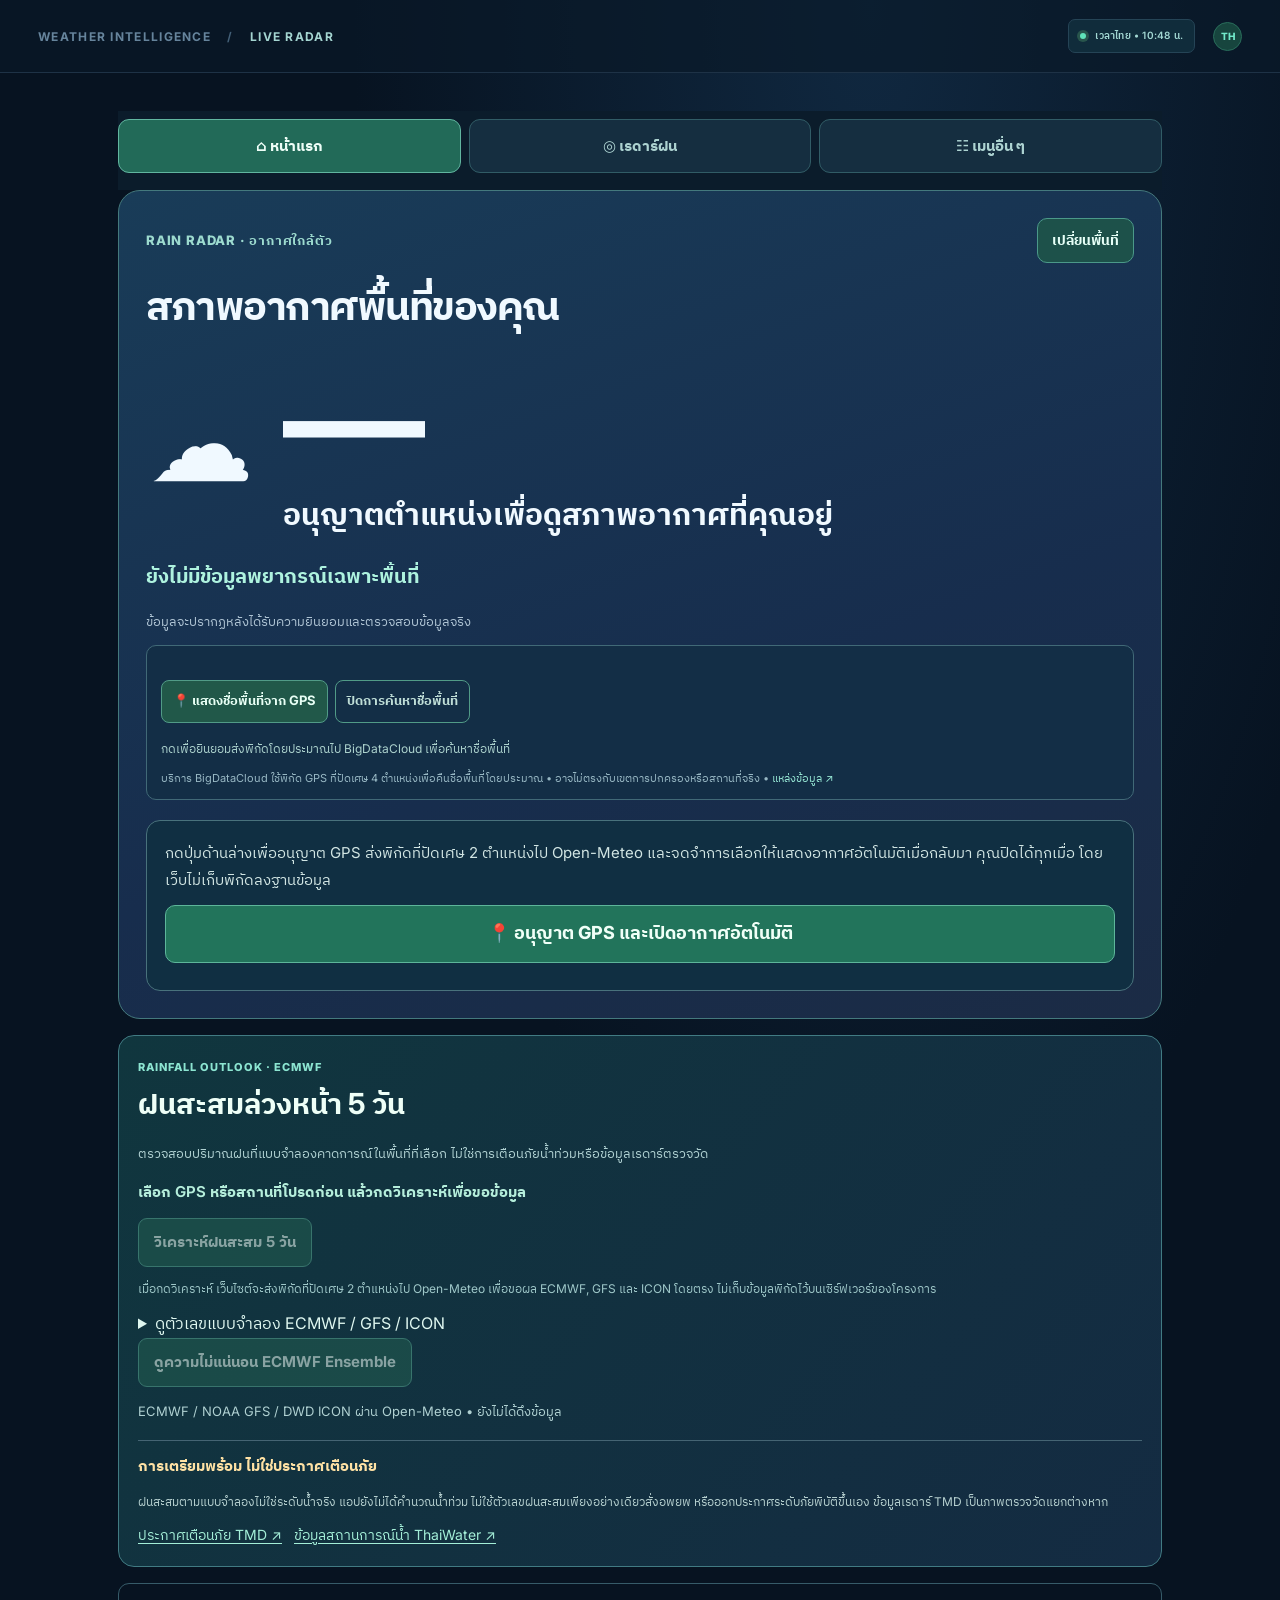
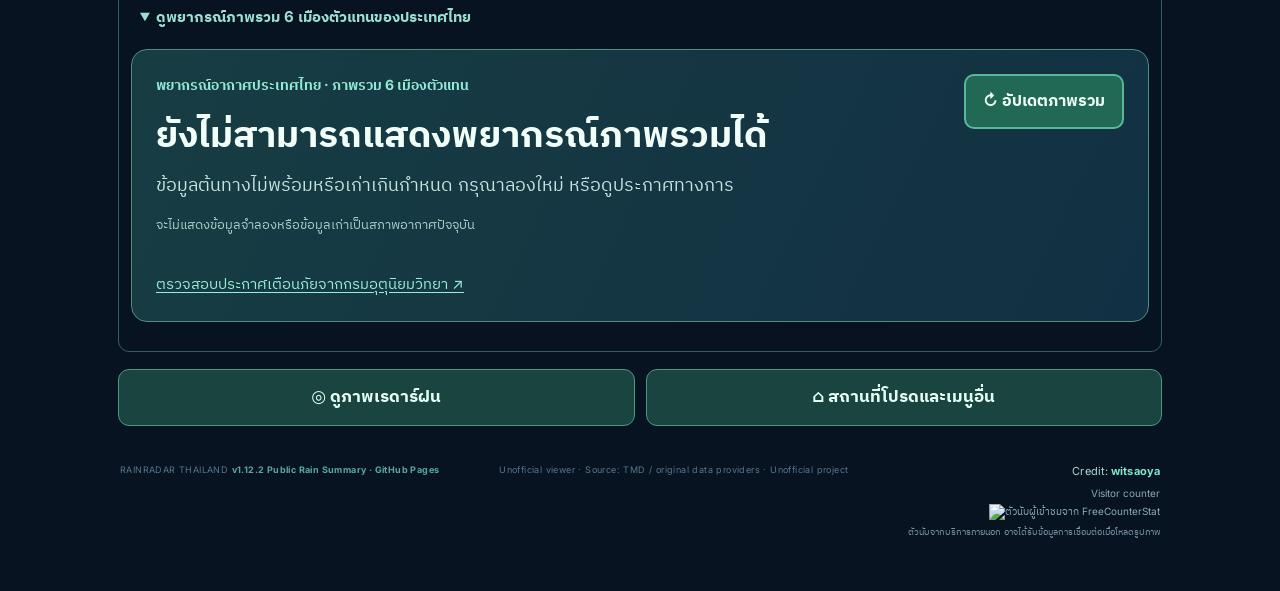
==== docs/index.html @ dd4e91d1 "Put large public rainfall summary before collapsible technical model details" ====
<!doctype html>
<html lang="th">
<head>
  <meta charset="utf-8" />
  <meta name="viewport" content="width=device-width, initial-scale=1, viewport-fit=cover" />
  <meta name="theme-color" content="#071426" />
  <meta name="description" content="Rain Radar Thailand: ดูเรดาร์ฝนจากหน้าเว็บสาธารณะกรมอุตุนิยมวิทยา" />
  <title>Rain Radar | ติดตามกลุ่มฝน</title>
  <link rel="icon" href="./assets/favicon.svg" type="image/svg+xml" />
  <link rel="manifest" href="./manifest.webmanifest" />
  <link rel="stylesheet" href="./assets/styles.css" />
  <link rel="stylesheet" href="./assets/near-me.css" />
  <script src="./assets/radar-utils.js" defer></script>
  <script src="./assets/app.js" defer></script>
  <script src="./assets/near-me.js" defer></script>
  <script src="./assets/forecast-core.js" defer></script>
  <script src="./assets/forecast.js" defer></script>
  <script src="./assets/weather-intel-core.js" defer></script>
  <script src="./assets/weather-intel.js" defer></script>
  <script src="./assets/places-core.js" defer></script>
  <script src="./assets/places.js" defer></script>
  <script src="./assets/advisory-core.js" defer></script>
  <script src="./assets/advisory.js" defer></script>
  <script src="./assets/selected-map.js" defer></script>
  <script src="./assets/animation.js" defer></script>
  <script src="./assets/pwa.js" defer></script>
  <script src="./assets/easy-refresh.js" defer></script>
  <script src="./assets/public-overview.js" defer></script>
  <script src="./assets/home.js" defer></script>
  <script src="./assets/place-name-core.js" defer></script>
  <script src="./assets/place-name.js" defer></script>
  <script src="./assets/rain-outlook-core.js" defer></script>
  <script src="./assets/rain-outlook.js" defer></script>
</head>
<body>
<div class="shell">
  <aside class="sidebar" aria-label="เมนูเลือกเรดาร์">
    <div class="brand"><div class="brand-mark" aria-hidden="true"><span></span></div><div><strong>RAIN<span>RADAR</span></strong><small>THAILAND • WEATHER VIEWER</small></div></div>
    <div class="sidebar-section"><div class="section-kicker">RADAR STATIONS</div>
      <nav id="station-nav" class="station-nav" aria-label="สถานีเรดาร์">
        <button type="button" class="station-link selected" data-station="thailand"><span class="station-icon">◉</span><span>เรดาร์ทั่วประเทศ<small>Thailand composite</small></span><span class="nav-indicator"></span></button>
        <button type="button" class="station-link" data-station="sattahip"><span class="station-icon">⌁</span><span>สัตหีบ · ชลบุรี<small>Sattahip radar</small></span><span class="nav-indicator"></span></button>
        <button type="button" class="station-link" data-station="rayong"><span class="station-icon">⌁</span><span>ระยอง<small>Rayong radar</small></span><span class="nav-indicator"></span></button>
        <button type="button" class="station-link" data-station="suvarnabhumi"><span class="station-icon">⌁</span><span>สุวรรณภูมิ<small>Bangkok & vicinity</small></span><span class="nav-indicator"></span></button>
        <button type="button" class="station-link" data-station="thailand-loop"><span class="station-icon">▷</span><span>ภาพเคลื่อนไหว<small>National radar loop</small></span><span class="nav-indicator"></span></button>
      </nav>
    </div>
    <div class="sidebar-bottom">
      <div class="source-block"><span class="source-dot"></span><div><b>DATA SOURCE</b><div>Thai Meteorological Department</div><small>แอปทดลอง • ไม่ใช่แอปทางการ</small></div></div>
      <a class="sidebar-official" href="https://weather.tmd.go.th/" target="_blank" rel="noopener noreferrer">เว็บไซต์เรดาร์ TMD <span aria-hidden="true">↗</span></a>
    </div>
  </aside>
  <div class="workspace">
    <header class="topbar"><div class="crumb">WEATHER INTELLIGENCE <span>/</span> <b>LIVE RADAR</b></div><div class="header-right"><div class="timezone-chip"><span class="pulse-dot"></span><span id="clock">เวลาไทย • --:--</span></div><span class="avatar">TH</span></div></header>
    <main class="content">
      <nav class="main-tabs" aria-label="เลือกหน้าหลัก">
        <button type="button" id="tab-home" class="active" aria-current="page">⌂ หน้าแรก</button>
        <button type="button" id="tab-radar">◎ เรดาร์ฝน</button>
        <button type="button" id="tab-more">☷ เมนูอื่น ๆ</button>
      </nav>
      <section id="home-view" aria-label="พยากรณ์อากาศพื้นที่ของฉัน">
        <section class="home-hero" aria-labelledby="home-place">
          <div class="home-top"><span>RAIN RADAR · อากาศใกล้ตัว</span><button type="button" id="home-change" class="home-change">เปลี่ยนพื้นที่</button></div>
          <h1 id="home-place">สภาพอากาศพื้นที่ของคุณ</h1>
          <div class="home-current"><div id="home-icon" aria-hidden="true" class="home-weather-icon">☁</div><div><div id="home-temperature" class="home-temperature">—</div><div id="home-condition" class="home-condition" role="status" aria-live="polite">เลือกใช้ตำแหน่งเพื่อดูอากาศของพื้นที่คุณ</div><div id="home-feels" class="home-feels"></div></div></div>
          <p id="home-rain" class="home-rain">ข้อมูลพยากรณ์เฉพาะพื้นที่ยังไม่พร้อม</p>
          <p id="home-meta" class="home-meta">ข้อมูลจาก Open-Meteo (แบบจำลอง) • ไม่ใช่การตรวจวัดอากาศตรงจุด GPS</p>
          <div class="home-locality"><p id="home-place-detail" class="home-place-detail"></p><button type="button" id="home-place-lookup">📍 แสดงชื่อพื้นที่จาก GPS</button><button type="button" id="home-place-revoke">ปิดการค้นหาชื่อพื้นที่</button><p id="home-place-status" role="status" aria-live="polite">ต้องยินยอมก่อนส่งพิกัดไปยังบริการแผนที่ภายนอก</p><small>บริการ BigDataCloud ใช้พิกัด GPS ที่ปัดเศษ 4 ตำแหน่งเพื่อคืนชื่อพื้นที่โดยประมาณ • อาจไม่ตรงกับเขตการปกครองหรือสถานที่จริง • <a href="https://www.bigdatacloud.com/" target="_blank" rel="noopener noreferrer">แหล่งข้อมูล ↗</a></small></div>
          <div id="home-consent" class="home-consent">
            <p>กดปุ่มด้านล่างเพื่ออนุญาต GPS ส่งพิกัดที่ปัดเศษ 2 ตำแหน่งไป Open-Meteo และจดจำการเลือกให้แสดงอากาศอัตโนมัติเมื่อกลับมา คุณปิดได้ทุกเมื่อ โดยเว็บไม่เก็บพิกัดลงฐานข้อมูล</p>
            <button id="home-location" type="button">📍 อนุญาต GPS และเปิดอากาศอัตโนมัติ</button>
            <p id="home-location-status" role="status" aria-live="polite"></p>
          </div>
          <div id="home-actions" class="home-actions" hidden><button id="home-refresh" type="button">↻ อัปเดตสภาพอากาศ</button><label class="home-auto"><input type="checkbox" id="home-auto-toggle"/> แสดงอากาศตาม GPS อัตโนมัติครั้งต่อไป</label></div>
        </section>
        <section id="home-forecast" class="home-forecast" hidden>
          <h2>พยากรณ์รายชั่วโมง</h2><div id="home-hours" class="home-hours"></div>
          <h2>พยากรณ์ 7 วัน</h2><div id="home-days" class="home-days"></div>
        </section>
        <section id="rain-outlook" class="rain-outlook" aria-labelledby="outlook-heading">
          <div class="outlook-heading"><span>RAINFALL OUTLOOK · ECMWF</span><h2 id="outlook-heading">ฝนสะสมล่วงหน้า 5 วัน</h2>
            <p>ตรวจสอบปริมาณฝนที่แบบจำลองคาดการณ์ในพื้นที่ที่เลือก ไม่ใช่การเตือนภัยน้ำท่วมหรือข้อมูลเรดาร์ตรวจวัด</p></div>
          <p id="outlook-status" role="status" aria-live="polite">เลือก GPS หรือสถานที่โปรดก่อน แล้วกดวิเคราะห์เพื่อขอข้อมูล</p>
          <button id="outlook-request" type="button" disabled>วิเคราะห์ฝนสะสม 5 วัน</button>
          <p class="outlook-disclosure">เมื่อกดวิเคราะห์ เว็บไซต์จะส่งพิกัดที่ปัดเศษ 2 ตำแหน่งไป Open-Meteo เพื่อขอผล ECMWF, GFS และ ICON โดยตรง ไม่เก็บข้อมูลพิกัดไว้บนเซิร์ฟเวอร์ของโครงการ</p>
          <section id="outlook-public" class="outlook-public" aria-labelledby="outlook-public-title" hidden>
            <span class="outlook-public-kicker">สรุปพยากรณ์สำหรับประชาชน · ผลแบบจำลอง</span>
            <h3 id="outlook-public-title">แนวโน้มฝนสะสมในพื้นที่ของคุณ</h3>
            <p id="outlook-public-lead"></p>
            <div id="outlook-public-periods" class="outlook-public-periods"></div>
            <p id="outlook-public-agreement"></p>
            <p id="outlook-public-advice"></p>
            <small>ข้อมูลพยากรณ์รายกริด ไม่ใช่ฝนที่ตกจริง ไม่ยืนยันน้ำท่วมหรือความปลอดภัยของพื้นที่</small>
          </section>
          <details class="outlook-technical"><summary>ดูตัวเลขแบบจำลอง ECMWF / GFS / ICON</summary>
          <div class="outlook-numbers"><div id="outlook-models" class="outlook-models"></div></div>
          <p id="outlook-summary" class="outlook-summary">ยังไม่ได้ขอข้อมูลแบบจำลอง</p>
          <div id="outlook-compare" class="outlook-compare" aria-label="เปรียบเทียบปริมาณฝนสะสมจากแบบจำลอง"></div>
          </details>
          <button id="outlook-ensemble" type="button" disabled>ดูความไม่แน่นอน ECMWF Ensemble</button>
          <p id="outlook-ensemble-result" class="outlook-ensemble-result" hidden></p>
          <p id="outlook-source" class="outlook-source">ECMWF / NOAA GFS / DWD ICON ผ่าน Open-Meteo • ยังไม่ได้ดึงข้อมูล</p>
          <aside class="outlook-caution" aria-label="ข้อจำกัดการประเมินฝนและน้ำท่วม">
            <strong>การเตรียมพร้อม ไม่ใช่ประกาศเตือนภัย</strong>
            <p>ฝนสะสมตามแบบจำลองไม่ใช่ระดับน้ำจริง แอปยังไม่ได้คำนวณน้ำท่วม ไม่ใช้ตัวเลขฝนสะสมเพียงอย่างเดียวสั่งอพยพ หรือออกประกาศระดับภัยพิบัติขึ้นเอง ข้อมูลเรดาร์ TMD เป็นภาพตรวจวัดแยกต่างหาก</p>
            <div class="outlook-links"><a href="https://www.tmd.go.th/warning-and-events/warning-storm" target="_blank" rel="noopener noreferrer">ประกาศเตือนภัย TMD ↗</a><a href="https://www.thaiwater.net/" target="_blank" rel="noopener noreferrer">ข้อมูลสถานการณ์น้ำ ThaiWater ↗</a></div>
          </aside>
        </section>
        <details id="home-national" class="home-national"><summary>ดูพยากรณ์ภาพรวม 6 เมืองตัวแทนของประเทศไทย</summary>
      <section class="public-overview" aria-labelledby="public-weather-headline">
        <div class="public-overview-top"><div><span class="public-overview-kicker">พยากรณ์อากาศประเทศไทย · ภาพรวม 6 เมืองตัวแทน</span>
          <h2 id="public-weather-headline" role="status" aria-live="polite">กำลังตรวจสอบสภาพอากาศ</h2>
          <p id="public-weather-description">เปิดหน้าเว็บแล้วดูข้อมูลได้ทันที ไม่ต้องเปิด GPS</p>
        </div><button id="public-weather-refresh" type="button">↻ อัปเดตภาพรวม</button></div>
        <p id="public-weather-meta" class="public-weather-meta">ข้อมูลจากแบบจำลองพยากรณ์ • ไม่ใช่การวิเคราะห์ฝน ณ จุด GPS จากเรดาร์</p>
        <div id="public-weather-cities" class="public-weather-cities" aria-label="พยากรณ์ตามเมืองตัวแทน"></div>
        <a class="public-warning-link" href="https://www.tmd.go.th/warning-and-events/warning-storm" target="_blank" rel="noopener noreferrer">ตรวจสอบประกาศเตือนภัยจากกรมอุตุนิยมวิทยา ↗</a>
      </section>
      </details>
      <section class="home-quick"><button type="button" id="home-open-radar">◎ ดูภาพเรดาร์ฝน</button><button type="button" id="home-open-places">⌂ สถานที่โปรดและเมนูอื่น</button></section>
      </section>
      <section id="tools-view" hidden>
      <div class="intro"><div><p class="eyebrow"><span class="green-line"></span> THAILAND PRECIPITATION MONITOR</p><h1>ติดตามฝน <span>แบบใกล้เวลาจริง</span></h1><p class="subtitle">ภาพตรวจวัดจากหน้าเว็บสาธารณะกรมอุตุนิยมวิทยา ดูการเคลื่อนตัวของกลุ่มฝนก่อนออกเดินทางหรือออกกำลังกาย</p></div><div class="intro-actions"><span class="soft-badge"><i></i> ตรวจสอบภาพใหม่ทุก 5 นาที · เผยแพร่ snapshot ตาม GitHub Actions</span></div></div>
      <section class="easy-refresh" aria-label="อัปเดตข้อมูลอากาศและเรดาร์">
        <button id="easy-refresh-button" type="button" aria-describedby="easy-refresh-help easy-refresh-status">↻ อัปเดตสภาพอากาศและเรดาร์</button>
        <div class="easy-refresh-copy"><strong>กดครั้งเดียวเพื่อดูข้อมูลล่าสุด</strong><span id="easy-refresh-help">หากเลือกพื้นที่แล้ว การกดปุ่มนี้จะส่งพิกัดโดยประมาณไป Open-Meteo เพื่อขอรายงานใหม่ และตรวจสอบ Snapshot เรดาร์ TMD โดยไม่ต้องเปิด GPS ซ้ำ</span><span id="easy-refresh-status" role="status" aria-live="polite">ยังไม่ได้กดอัปเดตข้อมูล</span></div>
      </section>
      <section class="weather-banner" id="weather-banner" aria-labelledby="weather-headline">
        <div class="weather-banner-main"><span class="weather-banner-symbol" aria-hidden="true">☁</span><div class="weather-banner-copy"><span class="weather-banner-kicker">LOCAL WEATHER · MODEL FORECAST</span><h2 id="weather-headline">สภาพอากาศใกล้คุณ</h2><p id="weather-summary" role="status" aria-live="polite">เปิด GPS และกดดึงพยากรณ์เพื่อดูสภาพอากาศในพื้นที่</p><small id="weather-detail">ไม่ส่งพิกัดไปยังบริการพยากรณ์โดยอัตโนมัติ</small></div></div>
        <div class="weather-banner-controls"><button id="weather-banner-action" type="button" class="weather-banner-action">เลือกพื้นที่ / เปิด GPS</button><a id="weather-hourly-link" class="weather-hourly-link" href="#local-forecast-title" hidden>ดูพยากรณ์รายชั่วโมง ↓</a></div>
        <div class="weather-shortcuts" aria-labelledby="favorite-shortcuts-title">
          <div class="weather-shortcuts-heading"><strong id="favorite-shortcuts-title">สถานที่โปรดของฉัน <span id="places-count">0/5</span></strong><button type="button" id="places-manage-open">+ เพิ่ม / จัดการสถานที่</button></div>
          <p class="weather-shortcuts-disclosure">กด “ดูอากาศ” เพื่อขอพยากรณ์ทันที โดยส่งพิกัดสถานที่ที่ปัดเศษเหลือ 2 ตำแหน่งไป Open-Meteo (บริการภายนอก)</p>
          <div id="places-list" class="places-list places-shortcut-list" aria-live="polite"></div>
        </div>
      </section>
      <details class="weather-more"><summary>ดูรายละเอียดสภาพอากาศและคำแนะนำเพิ่มเติม</summary>
      <section class="weather-intel" id="weather-intel" aria-labelledby="intel-place">
        <div class="intel-top"><div><span class="intel-kicker">WEATHER INTELLIGENCE · รายงานสภาพอากาศตามพื้นที่</span><h2 id="intel-place">เลือกตำแหน่งและกดดึงพยากรณ์เพื่ออ่านรายงาน</h2><p id="intel-condition">ยังไม่มีข้อมูลสภาพอากาศเฉพาะพื้นที่</p></div><span class="intel-source-tag">ข้อมูลแบบจำลอง + สถานะภาพเรดาร์</span></div>
        <div class="intel-grid" id="intel-grid" hidden>
          <div><small>ฝน · แบบจำลอง</small><strong id="intel-rain">—</strong></div>
          <div><small>อุณหภูมิ · แบบจำลอง</small><strong id="intel-temperature">—</strong></div>
          <div><small>หมอกและทัศนวิสัย · แบบจำลอง</small><strong id="intel-fog">—</strong></div>
          <div><small>เมฆ · แบบจำลอง</small><strong id="intel-cloud">—</strong></div>
          <div><small>ลม · แบบจำลอง</small><strong id="intel-wind">—</strong></div>
          <div><small>พยากรณ์ฝน 3 ชั่วโมง · แบบจำลอง</small><strong id="intel-forecast">ไม่มีข้อมูลพยากรณ์</strong></div>
        </div>
        <p class="intel-model-time" id="intel-model-time">แหล่งข้อมูลอุณหภูมิ/ฝน/หมอก/ลม: Open-Meteo (แบบจำลอง) • ยังไม่ได้รับข้อมูล</p>
        <div class="intel-radar-box"><span>ภาพเรดาร์ฝน TMD (ข้อมูลตรวจวัดแยกต่างหาก)</span><p id="intel-radar">ยังไม่มีข้อมูลสถานะภาพ</p><small id="intel-radar-source">ยังไม่มีเวลาบันทึกภาพ</small><small>ภาพเรดาร์ PNG ที่ใช้ยังไม่มีพิกัดอ้างอิงที่ยืนยันได้ จึงไม่สามารถบอกว่าฝนตกตรงจุด GPS หรือวัดอุณหภูมิ/หมอกจากภาพนี้</small></div>
      </section>
      <section class="public-advisory" aria-labelledby="advisory-heading">
        <div class="advisory-title">WEATHER ADVISORY · MODEL FORECAST</div>
        <h2 id="advisory-heading">คำแนะนำสภาพอากาศตามพื้นที่</h2>
        <p id="advisory-message">เลือกตำแหน่งและกดดึงพยากรณ์เพื่อดูคำแนะนำ</p>
        <small id="advisory-meta">ผลจากแบบจำลอง Open-Meteo ไม่ใช่ประกาศเตือนภัยทางการ</small>
        <div class="advisory-actions"><button id="notify-enable" type="button">สมัครรับแจ้งเตือนในหน้านี้</button><button id="notify-disable" type="button" hidden>ปิดการแจ้งเตือน</button><span id="notify-status" role="status" aria-live="polite">ไม่มีการติดตามหรือส่งแจ้งเตือนขณะปิดเว็บไซต์</span></div>
      </section>
      </details>
      <div class="dashboard">
        <section class="radar-card" aria-labelledby="radar-title">
          <div class="radar-head"><div class="radar-heading"><div class="radar-icon" aria-hidden="true">◎</div><div><div class="mini-label">WEATHER RADAR FEED</div><h2 id="radar-title">เรดาร์ทั่วประเทศ</h2><p id="radar-subtitle">ภาพรวมประเทศไทย</p></div></div><div class="head-actions"><span id="status-pill" class="status-pill waiting"><i></i><span>กำลังเชื่อมต่อ</span></span><button type="button" class="icon-btn" id="refresh-button" title="โหลดข้อมูลใหม่" aria-label="โหลดข้อมูลใหม่">↻</button><button type="button" class="icon-btn" id="fullscreen-button" title="ขยายภาพ" aria-label="ขยายภาพ">⛶</button></div></div>
          <div class="radar-canvas" id="radar-canvas">
            <div class="grid-overlay" aria-hidden="true"></div><div class="scan-sweep" aria-hidden="true"></div>
            <div class="image-layer" id="image-layer" hidden><img id="radar-image" alt="ภาพเรดาร์ตรวจอากาศจากกรมอุตุนิยมวิทยา" /></div>
            <div class="radar-empty" id="radar-empty"><div class="radar-art" aria-hidden="true"><div class="radar-ring r1"></div><div class="radar-ring r2"></div><div class="radar-ring r3"></div><div class="radar-ring r4"></div><div class="sweep"></div><div class="center-dot"></div><div class="art-cross c1">+</div><div class="art-cross c2">+</div></div><div class="empty-text"><h3 id="empty-title">กำลังเรียกข้อมูลเรดาร์…</h3><p id="empty-desc">กำลังตรวจสอบข้อมูลที่ GitHub Pages เผยแพร่</p><a id="fallback-link" href="https://weather.tmd.go.th/THA_Z.php" target="_blank" rel="noopener noreferrer">เปิดภาพจากกรมอุตุนิยมวิทยา ↗</a></div></div>
            <div class="canvas-chip" id="canvas-chip">● SOURCE: TMD</div><div class="canvas-coordinate">THAILAND · GMT+7</div>
            <div class="zoom-tools"><button type="button" id="zoom-in" aria-label="ขยายภาพ">+</button><span id="zoom-percent">100%</span><button type="button" id="zoom-out" aria-label="ย่อภาพ">−</button><button type="button" id="zoom-reset" aria-label="ขนาดปกติ" title="รีเซ็ตซูม">⌂</button></div>
          </div>
          <div class="radar-footer"><div class="meta-item"><span class="meta-icon">◷</span><div><small>เวลาที่สร้าง Snapshot</small><strong id="fetched-time">กำลังโหลด…</strong></div></div><div class="meta-item"><span class="meta-icon">▣</span><div><small>เวลาที่เรดาร์ตรวจวัด</small><strong id="observed-time">ดูเวลา UTC บนภาพต้นฉบับ</strong></div></div><a id="official-link" class="open-source-btn" href="https://weather.tmd.go.th/THA_Z.php" target="_blank" rel="noopener noreferrer">เปิดเว็บต้นทาง ↗</a></div>
        </section>
        <aside class="insights" aria-label="รายละเอียดข้อมูลเรดาร์">
          <section class="side-card status-card"><div class="side-heading"><span class="side-symbol">◈</span><span>สถานะข้อมูล</span></div><div class="status-content"><div class="status-main"><span class="status-orb" id="status-orb"></span><span id="status-heading">กำลังตรวจสอบแหล่งข้อมูล</span></div><p id="status-description">กำลังอ่านไฟล์ข้อมูลจากการเผยแพร่ GitHub Pages</p></div><div class="hairline"></div><div class="stat-line"><span>สถานีที่เลือก</span><strong id="station-display">ทั่วประเทศ</strong></div><div class="stat-line"><span>ความถี่การตรวจสอบ</span><strong>หน้าเว็บ 5 นาที / Snapshot ตาม Workflow</strong></div><div class="stat-line"><span>แหล่งข้อมูล</span><strong>TMD public radar</strong></div></section>
          <section class="side-card legend-card"><div class="side-heading"><span class="side-symbol">◉</span><span>ระดับความเข้มของสัญญาณ</span></div><p class="legend-caption">ตัวอย่างการอ่านสีเรดาร์ (dBZ) สีจริงขึ้นอยู่กับสเกลในภาพต้นฉบับ</p><div class="rain-legend"><span style="--level:#2f92e5">อ่อน</span><span style="--level:#24c792">ปานกลาง</span><span style="--level:#f5c54e">ค่อนข้างแรง</span><span style="--level:#ed783f">แรง</span><span style="--level:#de4561">แรงมาก</span></div><p class="legend-foot">dBZ เป็นค่าการสะท้อนของเรดาร์ ไม่ใช่ปริมาณฝนหน่วยมิลลิเมตรโดยตรง</p></section>
          <section class="side-card gps-card" aria-labelledby="near-me-title"><div class="side-heading"><span class="side-symbol">⌖</span><span id="near-me-title">ฝนใกล้ฉัน · Rain Near Me</span></div>
            <p id="gps-status" role="status" aria-live="polite">กดอนุญาตเพื่อแสดงตำแหน่งของคุณ โดยไม่บันทึกพิกัดไว้ในระบบ</p>
            <p class="gps-privacy">GPS ทำงานเมื่อคุณกดอนุญาตเท่านั้น พิกัดอยู่ในหน้านี้ระหว่างใช้งาน ไม่ส่งไปยัง TMD หรือ GitHub</p>
            <div class="gps-actions"><button id="gps-button" class="gps-button" type="button">อนุญาตใช้ตำแหน่ง</button><button id="gps-clear-button" class="gps-secondary" type="button" hidden>ล้างพิกัด</button></div>
            <div id="gps-details" class="gps-details" hidden><div class="gps-line"><span>พิกัดอุปกรณ์</span><strong id="gps-coordinates">—</strong></div><div class="gps-line"><span>ความแม่นยำที่รายงาน</span><strong id="gps-accuracy">—</strong></div><div class="gps-line"><span>เวลาได้ตำแหน่ง</span><strong id="gps-measured">—</strong></div></div>
            <div class="gps-actions"><button id="gps-map-button" class="gps-secondary" type="button" aria-controls="gps-map-wrap" aria-expanded="false" hidden>แสดงบนแผนที่</button></div>
            <div id="gps-map-wrap" class="gps-map-wrap" hidden><iframe id="gps-map-frame" title="ตำแหน่งอุปกรณ์บน OpenStreetMap" loading="lazy" referrerpolicy="no-referrer"></iframe><p class="gps-disclaimer">แผนที่ตำแหน่งแยกจากภาพเรดาร์ TMD ยังไม่ได้ซ้อนพิกัดบนภาพเรดาร์ เพราะไม่มีค่าพิกัดอ้างอิงของภาพที่ยืนยันได้</p></div>
            <a id="gps-map-link" class="gps-link" hidden target="_blank" rel="noopener noreferrer">เปิดตำแหน่งบน OpenStreetMap ↗ (ส่งพิกัดให้ OSM เมื่อกด)</a>
            <p class="gps-privacy">การกดแสดงแผนที่หรือเปิดลิงก์จะส่งพิกัดให้ OpenStreetMap เพื่อแสดงตำแหน่ง และไม่ใช่การคำนวณว่าฝนตก ณ จุดนี้</p></section>
          <section class="side-card places-card" aria-label="จัดการสถานที่โปรด">
            <details id="places-manage" class="places-manage">
              <summary id="places-heading">เพิ่ม / ลบสถานที่โปรด</summary>
              <p class="places-note">บันทึกได้สูงสุด 5 สถานที่ในเบราว์เซอร์เครื่องนี้เท่านั้น การกดบันทึกไม่ส่งข้อมูลไปยัง Open-Meteo</p>
              <form id="places-form" class="places-form"><label for="place-name">ชื่อสถานที่</label><input id="place-name" maxlength="30" autocomplete="off" placeholder="เช่น บ้าน หรือที่ทำงาน" required />
                <div class="places-coords"><label for="place-lat">Latitude<input id="place-lat" type="number" min="-90" max="90" step="any" placeholder="13.361" required /></label><label for="place-lon">Longitude<input id="place-lon" type="number" min="-180" max="180" step="any" placeholder="100.984" required /></label></div>
                <button type="button" id="places-use-gps" class="gps-secondary">ใช้พิกัด GPS ที่อนุญาตแล้ว</button><button type="submit" class="gps-button">บันทึกสถานที่</button></form>
              <p id="places-status" class="places-note" role="status" aria-live="polite"></p>
              <div id="places-manage-list" class="places-manage-list" aria-label="ลบสถานที่ที่บันทึกไว้"></div>
              <button id="places-clear-all" type="button" class="gps-secondary">ลบสถานที่ทั้งหมด</button>
            </details>
          </section>
                    <section class="side-card local-forecast-card" aria-labelledby="local-forecast-title">
            <div class="side-heading"><span class="side-symbol">☂</span><span id="local-forecast-title">พยากรณ์ฝนใกล้ฉัน</span></div>
            <p id="forecast-status" role="status" aria-live="polite">กดอนุญาต GPS ด้านบนก่อน จากนั้นเลือกส่งพิกัดโดยประมาณเพื่อขอพยากรณ์</p>
            <p id="forecast-consent" class="forecast-privacy" hidden>เมื่อกดดึงพยากรณ์ เว็บไซต์จะส่งพิกัดที่เลือก (GPS หรือสถานที่โปรด) ที่ปัดเศษเหลือ 2 ตำแหน่ง (ประมาณระดับกิโลเมตร) ไปยัง Open-Meteo ไม่ส่งพิกัดโดยอัตโนมัติ และไม่เก็บไว้ในฐานข้อมูลของเว็บไซต์ ผู้ให้บริการอาจได้รับข้อมูลการเชื่อมต่อของคุณ</p>
            <div class="gps-actions"><button id="forecast-request" class="gps-button" type="button" disabled>ดึงพยากรณ์พื้นที่ของฉัน</button><button id="forecast-clear" class="gps-secondary" type="button" hidden>ล้างพยากรณ์</button></div>
            <div id="forecast-result" hidden>
              <div class="forecast-overview"><div><small>โอกาสเกิดฝนสูงสุดใน 3 ชั่วโมงที่แสดง (แบบจำลอง)</small><strong id="forecast-probability">—</strong></div><div><small>ผลรวมปริมาณฝนพยากรณ์ 3 ชั่วโมง (เมื่อครบข้อมูล)</small><strong id="forecast-amount">—</strong></div></div>
              <p id="forecast-advice" class="forecast-advice"></p><div id="forecast-hours" class="forecast-hours" aria-label="พยากรณ์รายชั่วโมง"></div>
              <p id="forecast-updated" class="forecast-privacy"></p><p id="forecast-grid" class="forecast-privacy"></p>
            </div>
            <p class="forecast-privacy">แหล่งข้อมูล: <a href="https://open-meteo.com/" target="_blank" rel="noopener noreferrer">Open-Meteo</a> • พยากรณ์อากาศไม่ใช่ภาพเรดาร์ TMD • ไม่ใช่ประกาศเตือนภัย</p>
          </section>
          <section class="side-card selected-map-card"><div class="side-heading"><span class="side-symbol">⌖</span><span>แผนที่ตำแหน่งที่เลือก</span></div>
            <p id="selected-map-location">ยังไม่ได้เลือกพิกัด</p>
            <button id="selected-map-open" type="button" disabled>เลือกตำแหน่งเพื่อเปิดแผนที่</button>
            <div id="selected-map-panel" hidden><iframe id="selected-map-iframe" title="แผนที่ตำแหน่งผู้ใช้จาก OpenStreetMap" loading="lazy" referrerpolicy="no-referrer"></iframe><button id="selected-map-close" type="button">ปิดแผนที่</button></div>
            <p class="map-disclaimer">พิกัดจะถูกส่งไป OpenStreetMap เฉพาะเมื่อกดเปิดแผนที่ ไม่ใช่การวิเคราะห์ฝนจากเรดาร์ TMD</p>
          </section>
          <section class="side-card radar-location-card"><div class="side-heading"><span class="side-symbol">⌖</span><span>ระยะห่างจากกลุ่มฝน</span></div><p>ยังไม่เปิดการคำนวณระยะห่างหรือเวลาเข้าถึงของฝน เพราะภาพ PNG ที่ได้รับยังไม่มีพิกัดภูมิศาสตร์ของแต่ละพิกเซลที่ตรวจสอบได้ โปรดใช้ภาพเรดาร์และประกาศทางการประกอบ</p></section>
          <section class="side-card alerts-card"><div class="side-heading"><span class="side-symbol">⚠</span><span>ประกาศเตือนภัยทางการ</span></div><p>อ่านประกาศและเวลาเผยแพร่จากกรมอุตุนิยมวิทยาโดยตรง เว็บไซต์นี้ไม่ดัดแปลงประกาศเป็นการแจ้งเตือนอัตโนมัติ</p><a href="https://www.tmd.go.th/warning-and-events/warning-storm" target="_blank" rel="noopener noreferrer">เปิดประกาศเตือนภัย TMD ↗</a><p class="warning-caution">การไม่เห็นประกาศบนหน้านี้ ไม่ได้หมายความว่าไม่มีความเสี่ยงในพื้นที่</p></section>
          <section class="side-card forecast-card"><div class="side-heading"><span class="side-symbol">◷</span><span>พยากรณ์อากาศชลบุรี</span></div><p>ดูผลตรวจวัดจริงและพยากรณ์อากาศ 7 วันจากหน้าเว็บไซต์ทางการ (แยกจากภาพเรดาร์)</p><a href="https://tmd.go.th/weather/province/chonburi" target="_blank" rel="noopener noreferrer">เปิดพยากรณ์จังหวัดชลบุรี ↗</a></section>
          <section class="side-card pwa-card"><div class="side-heading"><span class="side-symbol">▣</span><span>ติดตั้งไว้บนมือถือ</span></div><p id="install-hint">Android: ใช้เมนูติดตั้งแอป / iPhone: Safari → แชร์ → เพิ่มไปยังหน้าจอโฮม (ต้องมีอินเทอร์เน็ตเพื่อดูเรดาร์ล่าสุด)</p><button id="install-app" class="gps-button" type="button" hidden>ติดตั้ง Rain Radar</button></section>
          <section class="side-card note-card"><div class="side-heading"><span class="side-symbol">☂</span><span>ก่อนออกไปวิ่ง</span></div><p>ดูภาพย้อนหลังร่วมกับทิศทางการเคลื่อนตัวของกลุ่มฝน และเช็กประกาศเตือนภัยก่อนออกกำลังกายกลางแจ้ง</p><a href="https://www.tmd.go.th/" target="_blank" rel="noopener noreferrer">ตรวจสอบพยากรณ์และประกาศเตือนภัย ↗</a></section>
        </aside>
      </div>
      <section class="history-bar" aria-label="ภาพเรดาร์ย้อนหลัง"><div class="history-heading"><strong>ภาพย้อนหลังจริง (เวลาบันทึก Snapshot)</strong><span id="history-note">ไม่ใช้ภาพจำลอง</span></div><div id="history-frames" class="history-frames"><span>กำลังตรวจสอบภาพย้อนหลัง…</span></div><div class="history-player"><button id="history-play" type="button" disabled aria-pressed="false">▶ เล่นภาพย้อนหลัง</button><input id="history-slider" aria-label="เลือกภาพย้อนหลัง" type="range" min="0" max="0" value="0" disabled /><span id="history-frame-label" aria-live="polite">ยังไม่มีภาพย้อนหลังที่ยืนยันได้</span></div><p class="history-caution" id="history-direction">ทิศทางและความเร็วของกลุ่มฝนยังไม่ได้คำนวณจากภาพที่ไม่มีพิกัดอ้างอิง</p></section>
      <div class="bottom-note"><span>ⓘ</span><p>เวลา Snapshot คือเวลาที่ระบบดึงภาพ ไม่ใช่เวลาที่เรดาร์ตรวจวัด • ถ้าเว็บต้นทางเปลี่ยนโครงสร้างหรือปิดการเข้าถึงภาพ ให้ใช้ปุ่ม “เปิดเว็บต้นทาง” • แอปนี้ไม่ได้คำนวณการพยากรณ์ฝนล่วงหน้าเอง</p></div>
      </section>
      <footer class="site-footer"><span>RAINRADAR THAILAND <b>v1.12.2 Public Rain Summary · GitHub Pages</b></span><span>Unofficial viewer · Source: TMD / original data providers · Unofficial project</span><div class="footer-meta">
          <span class="footer-credit">Credit: <strong>witsaoya</strong></span>
          <div class="footer-counter">
            <span>Visitor counter</span>
            <a href="https://www.freecounterstat.com" title="Hit counters by FreeCounterStat" target="_blank" rel="noopener noreferrer">
              <img src="https://counter6.optistats.ovh/private/freecounterstat.php?c=qyc8yzea1rsx5tfnpsymctx2sh78mtlg" alt="ตัวนับผู้เข้าชมจาก FreeCounterStat" loading="lazy" referrerpolicy="no-referrer" />
            </a>
            <small>ตัวนับจากบริการภายนอก อาจได้รับข้อมูลการเชื่อมต่อเมื่อโหลดรูปภาพ</small>
          </div>
        </div></footer>
    </main>
  </div>
</div>
<div class="lightbox" id="lightbox" hidden role="dialog" aria-modal="true" aria-label="ขยายภาพเรดาร์"><div class="lightbox-top"><strong id="lightbox-title">ภาพเรดาร์</strong><button id="close-lightbox" aria-label="ปิดภาพขยาย">✕ ปิด</button></div><div class="lightbox-content"><img id="lightbox-image" alt="ภาพเรดาร์ขยาย" /></div></div>
</body>
</html>
---- docs/assets/styles.css ----
@import url('https://fonts.googleapis.com/css2?family=IBM+Plex+Sans+Thai:wght@400;500;600;700&family=Inter:wght@400;500;600;700;800&display=swap');
:root{font-family:'Inter','IBM Plex Sans Thai',system-ui,sans-serif;background:#071321;color:#eaf3fc;font-synthesis:none}*{box-sizing:border-box}body{margin:0;min-width:320px}button,a{font:inherit}button{cursor:pointer}a{color:inherit;text-decoration:none}button:focus-visible,a:focus-visible{outline:2px solid #59d8c9;outline-offset:3px}button:disabled{cursor:not-allowed;opacity:.6}[hidden]{display:none!important}.shell{min-height:100vh;display:flex;background:radial-gradient(ellipse at 68% 0%,#102840 0%,transparent 42%),#071321}.sidebar{width:256px;flex:0 0 256px;background:#0a1929;border-right:1px solid #22334a;min-height:100vh;display:flex;flex-direction:column;padding:29px 15px 20px;position:sticky;top:0;height:100vh}.brand{display:flex;align-items:center;gap:11px;padding:0 11px 49px}.brand strong{display:block;letter-spacing:1.1px;font-size:17px;font-weight:800}.brand strong span{color:#5bdfcb}.brand small{display:block;font-size:8px;letter-spacing:1.25px;color:#718ca4;margin-top:4px;font-weight:700}.brand-mark{width:35px;height:35px;border:2px solid #43bcae;border-radius:50%;position:relative;display:grid;place-items:center;flex:0 0 35px}.brand-mark:before{content:'';position:absolute;width:22px;height:22px;border:1px solid #43bcae;border-radius:50%}.brand-mark:after{content:'';position:absolute;width:12px;height:12px;border:1px solid #43bcae;border-radius:50%}.brand-mark span{position:absolute;width:18px;height:2px;background:#43bcae;transform:translate(9px,-7px) rotate(-40deg);transform-origin:left}.section-kicker{font-size:10px;color:#5f7c95;letter-spacing:1.3px;font-weight:800;padding:0 13px;margin-bottom:15px}.station-nav{display:grid;gap:6px}.station-link{color:#a0b4c8;display:flex;align-items:center;gap:12px;border:1px solid transparent;background:transparent;text-align:left;border-radius:10px;padding:13px 11px;min-height:58px;width:100%;transition:background .15s,color .15s}.station-link>span:nth-child(2){display:block;flex:1;font-size:12px;font-weight:700;line-height:1.4}.station-link small{display:block;color:#668099;font-size:10px;font-weight:500;margin-top:4px}.station-icon{width:31px;height:31px;flex:0 0 31px;display:grid;place-items:center;border-radius:9px;background:#10273c;font-size:18px;color:#8eabbf}.nav-indicator{display:none;width:5px;height:5px;border-radius:50%;background:#63ddca}.station-link:hover{background:#132b3f;color:white}.station-link.selected{background:#163947;border-color:#215e5d;color:#ddfff8}.station-link.selected .station-icon{background:#24594f;color:#7ff5cd}.station-link.selected small{color:#7bb9ad}.station-link.selected .nav-indicator{display:block}.sidebar-bottom{margin-top:auto;padding:18px 8px 0}.source-block{display:flex;gap:9px;border:1px solid #20374b;border-radius:11px;padding:12px 10px;background:#102336}.source-dot{height:7px;width:7px;border-radius:50%;background:#5cceaa;margin-top:4px;box-shadow:0 0 0 4px #255149}.source-block b{font-size:9px;letter-spacing:1.1px;color:#a7d8d4}.source-block div div{font-size:10px;color:#d6e5ed;margin-top:4px}.source-block small{font-size:10px;color:#738ea1;display:block;margin-top:5px}.sidebar-official{display:flex;justify-content:space-between;color:#7eb8b6;font-size:11px;margin:15px 4px 0;font-weight:600}.workspace{flex:1;min-width:0}.topbar{height:73px;border-bottom:1px solid #1e3246;display:flex;align-items:center;justify-content:space-between;padding:0 38px;background:#0a1928a8}.crumb{font-size:10px;letter-spacing:1.3px;color:#66849c;font-weight:700}.crumb span{margin:0 12px;color:#436078}.crumb b{color:#a4d5d1}.header-right{display:flex;align-items:center;gap:18px}.timezone-chip{border:1px solid #254456;background:#102c3b;color:#a3d8d3;display:flex;align-items:center;gap:9px;border-radius:7px;padding:8px 11px;font-size:10px;letter-spacing:.2px;font-weight:600}.pulse-dot,.soft-badge i{width:6px;height:6px;border-radius:50%;display:inline-block;background:#5fe3b9;box-shadow:0 0 0 3px #28554c}.avatar{background:#17453e;color:#72eacb;font-size:10px;font-weight:800;width:29px;height:29px;border-radius:50%;display:grid;place-items:center;border:1px solid #296d5b}.content{max-width:1510px;margin:auto;padding:38px 38px 28px}.intro{display:flex;align-items:center;justify-content:space-between;gap:15px;margin-bottom:28px}.eyebrow{font-size:10px;font-weight:800;letter-spacing:1.4px;color:#5dc9b5;margin:0 0 13px;display:flex;align-items:center;gap:9px}.green-line{display:inline-block;height:2px;background:#59dfc2;width:15px}h1{font-size:clamp(26px,3vw,36px);letter-spacing:-1.5px;line-height:1.25;margin:0;font-weight:800}h1 span{color:#65dbc4}.subtitle{color:#829cb2;font-size:12px;line-height:1.9;margin:11px 0 0;max-width:720px}.soft-badge{white-space:nowrap;border:1px solid #244c51;background:#12343e;color:#9ee0cd;padding:10px 13px;border-radius:50px;display:flex;align-items:center;gap:9px;font-size:10px;font-weight:700}.dashboard{display:grid;grid-template-columns:minmax(0,1fr) 276px;gap:18px}.radar-card,.side-card{background:#0e2032;border:1px solid #24384c;border-radius:13px;overflow:hidden;box-shadow:0 8px 30px #030a1326}.radar-head{padding:18px 21px;display:flex;align-items:center;justify-content:space-between;gap:9px}.radar-heading{display:flex;align-items:center;gap:11px}.radar-icon{width:41px;height:41px;background:#123d40;border:1px solid #267261;display:grid;place-items:center;border-radius:10px;font-size:29px;color:#60e1c6}.mini-label{font-size:9px;font-weight:800;letter-spacing:1.3px;color:#4eae9d;margin-bottom:5px}.radar-heading h2{font-size:16px;margin:0;font-weight:700}.radar-heading p{font-size:10px;color:#7691a7;margin:4px 0 0}.head-actions{display:flex;align-items:center;gap:8px}.status-pill{border:1px solid #325a53;color:#6ed6b5;background:#113832;display:flex;align-items:center;gap:7px;padding:8px 9px;border-radius:7px;font-size:10px;font-weight:700;white-space:nowrap}.status-pill i{height:6px;width:6px;background:currentColor;border-radius:50%}.status-pill.waiting{background:#3b3420;color:#e6c179;border-color:#62522b}.status-pill.error{background:#3a252b;color:#f09aa4;border-color:#66434a}.icon-btn{width:32px;height:32px;color:#9fb7c8;background:#152b3d;border:1px solid #2c4356;border-radius:7px;display:grid;place-items:center;font-size:20px;transition:background .2s}.icon-btn:hover{background:#224257}.icon-btn.spinning{animation:spin 1s linear infinite}@keyframes spin{to{transform:rotate(360deg)}}.radar-canvas{height:min(55vw,548px);min-height:405px;background:radial-gradient(circle at 50% 48%,#173d4a,#0c2538 48%,#091d30 82%);position:relative;overflow:hidden;display:flex;justify-content:center;align-items:center}.grid-overlay{position:absolute;inset:0;background-image:linear-gradient(#4275880d 1px,transparent 1px),linear-gradient(90deg,#4275880d 1px,transparent 1px);background-size:30px 30px}.scan-sweep{pointer-events:none;position:absolute;inset:0;background:linear-gradient(180deg,transparent 0%,#4bd3ac06 50%,transparent 100%)}.radar-empty{position:absolute;inset:0;display:flex;align-items:center;justify-content:center;flex-direction:column;gap:10px}.radar-art{position:relative;width:240px;height:240px;border-radius:50%;background:#0a2d3b;border:1px solid #2c6266;overflow:hidden;box-shadow:0 0 0 15px #1a40403b,0 0 70px #24a08e14}.radar-ring{position:absolute;border-radius:50%;border:1px solid #427e7d54;left:50%;top:50%;transform:translate(-50%,-50%)}.r1{width:50px;height:50px}.r2{width:100px;height:100px}.r3{width:160px;height:160px}.r4{width:220px;height:220px}.radar-art:before,.radar-art:after{content:'';position:absolute;background:#386e765e}.radar-art:before{width:1px;height:100%;left:50%}.radar-art:after{height:1px;width:100%;top:50%}.sweep{position:absolute;inset:0;border-radius:50%;background:conic-gradient(from 15deg,#54edbf4d,transparent 30%,transparent 100%);animation:rotate 10s linear infinite}.center-dot{position:absolute;left:50%;top:50%;width:8px;height:8px;background:#72e5ca;box-shadow:0 0 18px #64e5bb;border-radius:50%;transform:translate(-50%,-50%)}.art-cross{position:absolute;color:#59cdb3;font-size:17px}.c1{top:43px;left:64px}.c2{bottom:54px;right:51px}@keyframes rotate{to{transform:rotate(360deg)}}.empty-text{text-align:center;position:relative;z-index:2;max-width:420px;padding:0 18px}.empty-text h3{font-size:15px;font-weight:700;margin:4px 0 9px}.empty-text p{font-size:11px;color:#91b0be;line-height:1.75;margin:0 0 15px}.empty-text a{font-size:11px;color:#79ead5;font-weight:700;display:inline-block;border:1px solid #2b766b;background:#124438;padding:10px 14px;border-radius:7px}.image-layer{position:absolute;inset:0;overflow:auto;display:flex;justify-content:center;align-items:flex-start;background:#081826}.image-layer img{max-width:none;width:100%;height:auto;min-width:100%;object-fit:contain;transform-origin:top center;transition:width .18s;user-select:none}.canvas-chip{position:absolute;top:15px;left:16px;background:#061822ce;border:1px solid #2d5c5b;color:#95dec6;border-radius:5px;font-size:9px;letter-spacing:.6px;padding:6px 9px;font-weight:700;pointer-events:none}.canvas-coordinate{position:absolute;left:16px;bottom:16px;color:#75a7ac;font-size:9px;letter-spacing:1.1px;font-weight:700;text-shadow:0 1px #011;pointer-events:none}.zoom-tools{position:absolute;right:15px;bottom:16px;display:flex;align-items:center;gap:0;background:#0b2034df;border:1px solid #385365;border-radius:7px;overflow:hidden}.zoom-tools button{background:none;border:0;color:#d3e8ec;font-size:18px;width:32px;height:30px}.zoom-tools button:hover{background:#24506a}.zoom-tools span{color:#abc5cb;font-size:10px;min-width:40px;text-align:center}.radar-footer{display:flex;align-items:center;gap:25px;padding:18px 20px;flex-wrap:wrap}.meta-item{display:flex;gap:9px;align-items:center}.meta-icon{color:#76c3c0;font-size:20px}.meta-item small{display:block;font-size:9px;color:#65879e;margin-bottom:4px}.meta-item strong{display:block;color:#c8dce8;font-size:10px;font-weight:600}.open-source-btn{margin-left:auto;font-size:10px;border:1px solid #355c58;border-radius:7px;padding:10px 12px;color:#8bddcf;background:#113b38;font-weight:700}.open-source-btn:hover{background:#165249}.insights{display:flex;flex-direction:column;gap:16px}.side-card{padding:18px}.side-heading{display:flex;gap:9px;align-items:center;font-size:12px;font-weight:750}.side-symbol{color:#60d6bd;font-size:17px}.status-content{margin-top:23px}.status-main{display:flex;gap:10px;align-items:center;font-size:11px;font-weight:700}.status-orb{width:9px;height:9px;flex:0 0 9px;background:#edbd62;border-radius:50%;box-shadow:0 0 0 5px #c8a65818}.status-orb.live{background:#5ae0a8;box-shadow:0 0 0 5px #46be941f}.status-orb.unavailable{background:#f08b97;box-shadow:0 0 0 5px #ee87921c}.status-content p{font-size:10px;color:#8da9bc;line-height:1.8;margin:12px 0 19px}.hairline{border-top:1px solid #284053;margin:0 0 14px}.stat-line{display:flex;justify-content:space-between;gap:6px;margin-top:13px;font-size:10px;color:#7593aa}.stat-line strong{color:#bad5de;font-weight:600;text-align:right}.legend-caption{font-size:10px;color:#83a0b7;line-height:1.9;margin:15px 0}.rain-legend{display:flex;flex-direction:column;gap:11px}.rain-legend span{display:flex;align-items:center;gap:10px;font-size:10px;color:#bad0dd}.rain-legend span:before{content:'';width:28px;height:9px;flex:0 0 28px;background:var(--level);border-radius:2px}.legend-foot{border-top:1px solid #263f52;padding-top:13px;font-size:9px;line-height:1.7;color:#7092a9;margin:15px 0 0}.note-card{background:linear-gradient(150deg,#143c3e,#0e2736);border-color:#2e5a58}.note-card p{color:#a6c9ca;font-size:11px;line-height:1.9;margin:15px 0}.note-card a{color:#79e6c8;font-size:10px;font-weight:700}.bottom-note{margin-top:18px;border:1px solid #25474d;background:#102b37;border-radius:8px;padding:13px 17px;color:#91b6be;display:flex;gap:10px;align-items:flex-start}.bottom-note span{color:#68d9be;font-size:16px}.bottom-note p{font-size:10px;line-height:1.8;margin:0}.site-footer{display:flex;justify-content:space-between;gap:16px;color:#57768f;font-size:9px;letter-spacing:.4px;padding:24px 2px}.site-footer b{color:#59aa9d}.lightbox{position:fixed;z-index:100;inset:0;background:#06101cf5;display:flex;flex-direction:column}.lightbox-top{display:flex;justify-content:space-between;align-items:center;padding:13px 22px;background:#102536;color:#d2f4ea;font-size:13px}.lightbox-top button{background:#224253;color:white;border:1px solid #46707b;padding:8px 12px;border-radius:7px}.lightbox-content{overflow:auto;flex:1;display:grid;place-items:center;padding:18px}.lightbox-content img{max-width:100%;max-height:100%;object-fit:contain}body.modal-open{overflow:hidden}@media(max-width:1240px){.dashboard{grid-template-columns:minmax(0,1fr) 235px}.radar-footer{gap:15px}.content{padding-left:26px;padding-right:26px}.topbar{padding:0 26px}.sidebar{width:220px;flex-basis:220px}}@media(max-width:1010px){.dashboard{grid-template-columns:1fr}.insights{display:grid;grid-template-columns:repeat(3,minmax(0,1fr));gap:12px}.radar-canvas{height:530px}.sidebar{width:202px;flex-basis:202px}.content{padding:26px 18px}.topbar{padding:0 18px}}@media(max-width:740px){.shell{display:block}.sidebar{width:100%;height:auto;min-height:unset;position:static;display:block;padding:13px 13px 9px;border-right:0;border-bottom:1px solid #233e52}.brand{padding:0 0 14px}.brand strong{font-size:16px}.sidebar-section .section-kicker{display:none}.station-nav{display:flex;gap:7px;overflow-x:auto;padding-bottom:4px;scrollbar-width:thin}.station-link{width:auto;flex:0 0 auto;padding:9px 11px;min-height:39px;white-space:nowrap}.station-link>span:nth-child(2){font-size:10px}.station-link small,.station-link .nav-indicator{display:none!important}.station-icon{height:23px;width:23px;flex-basis:23px;font-size:15px}.sidebar-bottom{display:none}.topbar{height:52px;padding:0 16px}.crumb{font-size:9px}.header-right{gap:8px}.avatar{display:none}.timezone-chip{font-size:9px;padding:7px}.content{padding:22px 13px}.intro{display:block;margin-bottom:20px}.intro h1{font-size:28px}.subtitle{font-size:11px}.intro-actions{margin-top:13px}.soft-badge{display:inline-flex;padding:7px 10px;font-size:9px}.dashboard{gap:12px}.radar-head{padding:12px}.radar-heading h2{font-size:13px}.radar-heading p{font-size:9px}.radar-icon{width:34px;height:34px;font-size:24px}.mini-label{font-size:8px}.status-pill{font-size:9px;padding:6px}.icon-btn{width:28px;height:28px}.head-actions{gap:5px}.radar-canvas{height:400px;min-height:400px}.radar-art{width:206px;height:206px}.radar-footer{padding:12px;gap:12px}.open-source-btn{width:100%;text-align:center;margin-left:0}.meta-item small{font-size:8px}.meta-item strong{font-size:9px}.insights{grid-template-columns:1fr}.side-card{padding:16px}.site-footer{display:block;line-height:2}.bottom-note{padding:11px}.empty-text{padding:0 20px}.empty-text h3{font-size:13px}}
/* Phase 1.1 cards + accessible narrow-screen overflow */
.history-bar{margin-top:16px;border:1px solid #254354;background:#102739;border-radius:10px;padding:16px;color:#b5d7df}.history-heading{display:flex;flex-wrap:wrap;gap:10px;justify-content:space-between;align-items:center;font-size:12px}.history-heading span{font-size:10px;color:#7ea0aa}.history-frames{display:flex;flex-wrap:wrap;gap:8px;margin-top:12px;font-size:11px;color:#85a9b7}.history-frames button,.gps-button{padding:9px 13px;background:#164b48;border:1px solid #347b6a;border-radius:7px;color:#c4f8e5;font-size:11px}.history-frames button:hover,.gps-button:hover{background:#20695c}.gps-card p{color:#90b1be;font-size:11px;line-height:1.7;margin:12px 0}.gps-link{font-size:11px;color:#77ead1;display:block;margin-top:12px;overflow-wrap:anywhere}.status-card{min-height:0}.radar-canvas{isolation:isolate}.image-layer img{min-width:0}.intro-actions{max-width:260px}.soft-badge{line-height:1.5} @media(max-width:740px){.history-bar{padding:12px}.history-heading{font-size:11px}}

.forecast-card{background:#102b37}.forecast-card p{font-size:11px;line-height:1.85;color:#98b6c5;margin:13px 0}.forecast-card a{color:#76e9cc;font-size:11px;font-weight:700}.forecast-card a:hover{text-decoration:underline}
---- docs/assets/near-me.css ----
/* Scoped Phase 1.2 additions: preserve the Phase 1.1 dashboard. */
.gps-card .gps-privacy{font-size:10px;line-height:1.7;color:#8bafbe;margin:10px 0}
.gps-card .gps-actions{display:flex;flex-wrap:wrap;gap:8px;margin-top:12px}
.gps-card .gps-secondary{padding:9px 12px;background:transparent;border:1px solid #355a6b;border-radius:7px;color:#a5dfd5;font-size:11px;cursor:pointer}
.gps-card .gps-secondary:hover{background:#1a3e4c}
.gps-card .gps-button:disabled{opacity:.65;cursor:wait}
.gps-card .gps-details{margin-top:14px;padding:12px;border:1px solid #2c5361;background:#0b2738;border-radius:8px}
.gps-card .gps-line{display:flex;justify-content:space-between;gap:12px;font-size:10px;padding:5px 0;color:#9bbac8}
.gps-card .gps-line strong{color:#d2ede8;font-weight:650;text-align:right;font-variant-numeric:tabular-nums;overflow-wrap:anywhere}
.gps-card .gps-map-wrap{margin-top:12px}
.gps-card .gps-map-wrap iframe{display:block;width:100%;height:220px;border:1px solid #39606b;border-radius:7px;background:#112d40}
.gps-card .gps-disclaimer{font-size:10px;color:#a3bac5;line-height:1.7;margin:9px 0 0}
.gps-card .gps-link{margin-top:12px}
.gps-card [hidden]{display:none!important}

/* Footer credit and optional external visitor counter */
.site-footer{align-items:flex-start;flex-wrap:wrap}
.site-footer .footer-meta{display:flex;flex-direction:column;align-items:flex-end;gap:9px;max-width:100%;text-align:right}
.site-footer .footer-credit{font-size:11px;color:#a9d9d1;letter-spacing:.1px}
.site-footer .footer-credit strong{color:#7fe6ca}
.site-footer .footer-counter{display:flex;flex-direction:column;align-items:flex-end;gap:5px;font-size:10px;letter-spacing:0;color:#8daaba}
.site-footer .footer-counter a{display:inline-flex;max-width:100%}
.site-footer .footer-counter img{display:block;max-width:100%;height:auto;border:0}
.site-footer .footer-counter small{font-size:9px;line-height:1.6;color:#7896a6;max-width:270px}
@media(max-width:740px){.site-footer .footer-meta,.site-footer .footer-counter{align-items:flex-start;text-align:left}}

/* Phase 1.3 — keep existing layout responsive. */
.history-player{display:flex;flex-wrap:wrap;align-items:center;gap:12px;margin-top:15px}
.history-player button{padding:9px 13px;background:#164b48;border:1px solid #347b6a;border-radius:7px;color:#c4f8e5;font-size:11px;cursor:pointer}
.history-player button:disabled{opacity:.5;cursor:not-allowed}
.history-player input{accent-color:#76e9cc;flex:1;min-width:100px}
.history-player span,.history-caution{font-size:10px;color:#98b6c5;line-height:1.7}
.history-caution{margin:10px 0 0}
.alerts-card,.pwa-card{background:#102b37}
.alerts-card p,.pwa-card p{font-size:11px;line-height:1.8;color:#98b6c5;margin:12px 0}
.alerts-card a{color:#76e9cc;font-size:11px;font-weight:700}
.alerts-card .warning-caution{font-size:10px;color:#d7c096}

/* 1.4: model-based local forecast, visually separate from TMD observations. */
.local-forecast-card,.radar-location-card{background:#102b37}
.local-forecast-card p,.radar-location-card p{color:#98b6c5;font-size:11px;line-height:1.75;margin:12px 0}
.local-forecast-card .forecast-privacy{color:#85a6b7;font-size:10px}
.local-forecast-card .forecast-privacy a{color:#80e8d0}
.local-forecast-card [hidden]{display:none!important}
.forecast-overview{display:grid;grid-template-columns:repeat(2,minmax(0,1fr));gap:9px;margin-top:13px}
.forecast-overview>div{border:1px solid #31586a;background:#0b2638;border-radius:8px;padding:11px}
.forecast-overview small{display:block;line-height:1.55;font-size:9px;color:#9fbdc8}
.forecast-overview strong{display:block;font-size:21px;color:#76e9cc;margin-top:7px}
.local-forecast-card .forecast-advice{border-left:3px solid #72d8ba;padding:8px 10px;background:#103940;color:#d7e9df;font-size:11px}
.forecast-hours{display:grid;grid-template-columns:repeat(3,minmax(0,1fr));gap:6px}
.forecast-hour{padding:8px 6px;border-radius:7px;border:1px solid #315165;background:#0a2535;display:flex;flex-direction:column;gap:5px;font-size:9px;color:#a1c1cc}
.forecast-hour strong{color:#d7f0ea;font-size:10px}
@media(max-width:390px){.forecast-hours{grid-template-columns:repeat(2,minmax(0,1fr))}}

/* Location-aware weather summary above the radar. No unsolicited GPS or API calls. */
.weather-banner{display:flex;align-items:center;justify-content:space-between;gap:18px;margin:0 0 19px;padding:18px 20px;border:1px solid #35695f;border-radius:12px;background:linear-gradient(115deg,#123c40 0%,#112b3b 65%,#102637 100%);color:#dff8f0}
.weather-banner-main{display:flex;align-items:center;gap:15px;min-width:0}
.weather-banner-symbol{display:grid;place-items:center;width:47px;height:47px;flex-shrink:0;border:1px solid #418d78;border-radius:12px;background:#1b514b;color:#8df3d6;font-size:28px}
.weather-banner-copy{min-width:0}
.weather-banner-kicker{display:block;color:#84dcca;font-size:9px;font-weight:750;letter-spacing:1.3px;margin-bottom:5px}
.weather-banner h2{font-size:17px;font-weight:760;line-height:1.35;margin:0 0 5px;color:#ecfff6}
.weather-banner p{font-size:12px;line-height:1.65;margin:0;color:#c5e5df}
.weather-banner small{display:block;font-size:10px;color:#93b7bf;margin-top:7px;line-height:1.55}
.weather-banner-action{flex-shrink:0;background:#1d6253;border:1px solid #439780;border-radius:8px;color:#e2fff5;padding:11px 14px;font-size:11px;font-weight:700;cursor:pointer}
.weather-banner-action:hover{background:#28735f}
@media(max-width:740px){.weather-banner{display:block;padding:14px;margin-bottom:13px}.weather-banner-main{align-items:flex-start;gap:11px}.weather-banner-symbol{width:36px;height:36px;font-size:22px}.weather-banner h2{font-size:15px}.weather-banner p{font-size:11px}.weather-banner-action{margin:12px 0 0 47px;padding:9px 12px}}

/* Phase 1.6 favorite places, scoped to preserve existing dashboard. */
.places-card{background:#102b37}
.places-note,.places-list>p{font-size:10px;line-height:1.7;color:#96b4c1;margin:10px 0}
.places-list-head{display:flex;justify-content:space-between;font-size:11px;color:#d3ebe5;font-weight:650}
.places-list{display:grid;gap:8px;margin:10px 0}
.place-item{display:flex;gap:6px;align-items:center;flex-wrap:wrap;padding:8px;border:1px solid #345767;border-radius:7px;background:#0b2638}
.place-item span{flex:1;min-width:100px;overflow-wrap:anywhere;color:#b4d0dc;font-size:10px}
.place-item button,.places-card .places-form button,.places-card #places-clear-all{cursor:pointer;border-radius:6px;padding:7px 9px;font-size:10px;color:#bff0e3;background:#165148;border:1px solid #347b6a}
.place-item .place-delete{background:transparent;color:#ebc1bc;border-color:#7d5558}
.places-form{display:grid;gap:8px;margin-top:13px}
.places-form label{display:grid;gap:5px;color:#a9cbd5;font-size:10px}
.places-form input{min-width:0;width:100%;box-sizing:border-box;padding:9px;border-radius:7px;border:1px solid #395b6c;color:#e2f8f2;background:#0b2638;font:inherit}
.places-form input::placeholder{color:#6c8998}
.places-coords{display:grid;grid-template-columns:repeat(2,minmax(0,1fr));gap:9px}
.places-card #places-clear-all{background:transparent;color:#e4c7b9;border-color:#7a6663}

/* Opt-in public forecast advisories and interactive location map. */
.public-advisory{margin:0 0 18px;padding:17px 20px;border:1px solid #4c837a;border-radius:12px;background:linear-gradient(110deg,#113d41,#122b3b);color:#ddf5ed}
.public-advisory .advisory-title{font-size:10px;letter-spacing:1px;color:#80e6c9;font-weight:750;margin-bottom:7px}
.public-advisory h2{font-size:17px;margin:0 0 6px;color:#e9fff7}
.public-advisory p{font-size:12px;line-height:1.6;margin:0 0 6px}
.public-advisory small{font-size:10px;line-height:1.6;color:#9dc5c5}
.public-advisory .advisory-actions{display:flex;align-items:center;gap:10px;flex-wrap:wrap;margin-top:12px}
.public-advisory button,.selected-map-card button{padding:9px 11px;border:1px solid #408b78;border-radius:7px;background:#1b6354;color:#e4fff3;font-size:11px;cursor:pointer}
.public-advisory #notify-disable{background:transparent}
.public-advisory .advisory-actions span{font-size:10px;color:#abc9c9}
.selected-map-card{background:#102b37}
.selected-map-card p{font-size:10px;line-height:1.7;color:#a1bac8}
.selected-map-card iframe{display:block;width:100%;height:230px;border:1px solid #456675;border-radius:7px;margin:10px 0}
.selected-map-card button:disabled{opacity:.55;cursor:not-allowed}
.selected-map-card [hidden],.public-advisory [hidden]{display:none!important}
@media(max-width:740px){.public-advisory{padding:13px}.public-advisory h2{font-size:15px}}

/* Weather Intelligence — model observations are visibly distinct from TMD radar. */
.weather-intel{margin:0 0 18px;padding:19px;border:1px solid #396c73;border-radius:12px;background:linear-gradient(135deg,#12343d,#102c3e);color:#e6f8f3}
.intel-top{display:flex;align-items:start;justify-content:space-between;flex-wrap:wrap;gap:10px}
.intel-kicker{font-size:10px;color:#87e4d0;letter-spacing:1px;font-weight:750}
.weather-intel h2{font-size:18px;margin:7px 0;color:#effffa}
.weather-intel p{margin:5px 0 0;font-size:12px;line-height:1.7;color:#bdd7dd}
.intel-source-tag{border:1px solid #46796e;border-radius:20px;padding:7px 10px;font-size:10px;color:#a4decf}
.intel-grid{display:grid;grid-template-columns:repeat(3,minmax(0,1fr));gap:9px;margin-top:16px}
.intel-grid>div{background:#0b2738;border:1px solid #30576a;border-radius:8px;padding:12px;min-width:0}
.intel-grid small{display:block;font-size:10px;color:#91bec7;margin-bottom:9px}
.intel-grid strong{display:block;font-size:13px;line-height:1.55;font-weight:650;overflow-wrap:anywhere}
.weather-intel .intel-model-time{font-size:10px;color:#98b9c5;margin-top:11px}
.intel-radar-box{border-top:1px solid #45616d;margin-top:13px;padding-top:12px}
.intel-radar-box>span{font-size:11px;color:#85e3ce;font-weight:700}
.intel-radar-box p{font-size:11px;margin:5px 0}
.intel-radar-box small{display:block;color:#94b1c0;font-size:10px;line-height:1.6;margin-top:4px}
@media(max-width:900px){.intel-grid{grid-template-columns:repeat(2,minmax(0,1fr))}}
@media(max-width:500px){.weather-intel{padding:13px}.weather-intel h2{font-size:15px}.intel-grid{grid-template-columns:1fr}}

/* Phase 1.9: make first-step action accessible without hunting lower down. */
.weather-banner-controls{display:flex;flex-direction:column;align-items:flex-end;gap:9px;flex-shrink:0}
.weather-banner .weather-banner-action:disabled{opacity:.7;cursor:wait}
.weather-hourly-link{font-size:10px;color:#9eead6;text-decoration:underline;text-underline-offset:3px}
.weather-intel #intel-grid[hidden],.weather-banner-controls [hidden]{display:none!important}
@media(max-width:740px){.weather-banner-controls{align-items:flex-start;margin:13px 0 0 47px}.weather-banner-controls .weather-banner-action{margin:0;white-space:normal;text-align:left}}

/* Phase 1.9.1 — comfortable single-action control, including on phones. */
.easy-refresh{display:flex;align-items:center;gap:15px;margin:0 0 18px;padding:16px 18px;background:#173b3c;border:1px solid #478678;border-radius:12px}
.easy-refresh button{font:inherit;font-size:17px;line-height:1.5;font-weight:750;min-height:58px;min-width:250px;padding:12px 20px;color:#ecfff7;background:#23775f;border:2px solid #59ac8b;border-radius:10px;cursor:pointer}
.easy-refresh button:focus-visible{outline:3px solid #e4fff1;outline-offset:3px}
.easy-refresh button:disabled{opacity:.7;cursor:wait}
.easy-refresh-copy{display:flex;flex-direction:column;gap:5px;min-width:0}
.easy-refresh-copy strong{font-size:13px;color:#d8f9ec}
.easy-refresh-copy span{font-size:11px;color:#a5c8c9;line-height:1.65}
.easy-refresh #easy-refresh-status{color:#8de1cd}
@media(max-width:740px){.easy-refresh{flex-direction:column;align-items:stretch;padding:12px}.easy-refresh button{min-width:0;width:100%;min-height:60px;font-size:16px}}

/* Phase 1.10: information first, large legible type and touch targets. */
.public-overview{border:1px solid #479183;background:linear-gradient(115deg,#173d43,#123043);padding:24px;border-radius:16px;margin:0 0 17px;color:#edfff8}
.public-overview-top{display:flex;align-items:start;justify-content:space-between;gap:16px}
.public-overview-kicker{font-size:14px;color:#93e8d5;font-weight:700}
.public-overview h2{font-size:clamp(25px,3.2vw,37px);line-height:1.35;color:#f2fff8;margin:12px 0;font-weight:800}
.public-overview p{font-size:18px;line-height:1.7;color:#c9e4e0;margin:0}
.public-overview button{font:inherit;flex-shrink:0;border:2px solid #58b999;background:#216954;border-radius:10px;color:#eefff5;min-height:55px;padding:11px 17px;font-size:16px;font-weight:700}
.public-overview button:disabled{opacity:.65}
.public-overview .public-weather-meta{font-size:13px;line-height:1.65;color:#a8cecb;margin-top:13px}
.public-weather-cities{display:grid;grid-template-columns:repeat(3,minmax(0,1fr));gap:11px;margin-top:19px}
.public-city{display:flex;flex-direction:column;gap:6px;min-width:0;padding:16px;border:1px solid #396c72;border-radius:10px;background:#102b3c}
.public-city strong{font-size:22px;line-height:1.4;color:#f0fff6}
.public-city small{font-size:13px;color:#9fc2cc}
.public-city-condition{font-size:17px;line-height:1.55;color:#d1f3e8}
.public-city-values{font-size:15px;line-height:1.65;color:#aee7d9}
.public-warning-link{display:inline-block;color:#95efdb;margin-top:17px;font-size:15px;text-decoration:underline;text-underline-offset:3px}
.weather-more{border:1px solid #355a65;border-radius:12px;margin:0 0 17px;padding:0 13px}
.weather-more summary{cursor:pointer;min-height:56px;padding:16px 8px;font-size:17px;font-weight:700;color:#a4f0db}
.weather-more .weather-intel,.weather-more .public-advisory{margin-top:9px}
.weather-banner h2{font-size:clamp(21px,2.5vw,28px)}
.weather-banner p{font-size:16px}
.easy-refresh-copy strong{font-size:16px}
.easy-refresh-copy span{font-size:13px}
@media(max-width:980px){.public-weather-cities{grid-template-columns:repeat(2,minmax(0,1fr))}}
@media(max-width:740px){.public-overview{padding:16px}.public-overview-top{display:block}.public-overview h2{font-size:28px}.public-overview p{font-size:17px}.public-overview button{width:100%;margin-top:13px}.public-weather-cities{grid-template-columns:1fr;gap:9px}.public-city{padding:13px}.public-city strong{font-size:21px}.public-city-condition{font-size:17px}.public-city-values{font-size:15px}.weather-banner h2{font-size:21px}.weather-banner p{font-size:15px}.easy-refresh-copy span{font-size:13px}}

/* v1.10.1: Favorite places are part of the main weather summary, not a separate task. */
.weather-banner{flex-wrap:wrap}
.weather-shortcuts{flex:0 0 100%;border-top:1px solid #417169;padding-top:15px;margin-top:4px}
.weather-shortcuts-heading{display:flex;align-items:center;justify-content:space-between;flex-wrap:wrap;gap:10px}
.weather-shortcuts-heading strong{font-size:17px;color:#e8fff7}
.weather-shortcuts-heading strong span{font-size:13px;color:#a3cbca}
.weather-shortcuts-heading button{min-height:44px;padding:9px 13px;background:transparent;border:1px solid #559582;color:#d3f6e8;border-radius:8px;font-size:13px;font-weight:700}
.weather-shortcuts-disclosure{font-size:12px;line-height:1.65;color:#bad8d5;margin:9px 0!important}
.places-shortcut-list{display:flex;flex-wrap:wrap;gap:9px;margin:9px 0 0}
.places-shortcut-list .place-item{padding:8px 9px;gap:12px;border-color:#49887d;background:#153d42}
.places-shortcut-list .place-item span{font-size:15px;min-width:0;color:#f0fff8;font-weight:700}
.places-shortcut-list .place-item button{min-height:44px;font-size:14px;font-weight:700;padding:9px 14px}
.places-manage summary{padding:7px 0;cursor:pointer;font-size:15px;color:#c8f3e7;font-weight:700}
.places-manage-list{display:grid;gap:8px;margin:13px 0}
.places-manage-list .place-item{min-height:46px}
@media(max-width:740px){.places-shortcut-list{display:grid;grid-template-columns:1fr}.places-shortcut-list .place-item{justify-content:space-between}.weather-shortcuts-heading button{width:100%}.weather-shortcuts-disclosure{font-size:13px!important}.places-shortcut-list .place-item span{font-size:17px}.places-shortcut-list .place-item button{font-size:15px;min-height:48px}}

/* v1.11: location-first, large-print mobile home. Legacy tools remain in the second view. */
body:not(.tools-mode) .sidebar{display:none}
body:not(.tools-mode) .content{width:100%;max-width:1120px;margin-inline:auto}
body:not(.tools-mode) .topbar .crumb{font-size:12px}
.main-tabs{position:sticky;top:0;z-index:15;display:flex;gap:8px;padding:8px 0 17px;background:#0b1c2b}
.main-tabs button{flex:1;min-height:54px;padding:10px 12px;color:#add3d1;background:#152e40;border:1px solid #315c66;border-radius:11px;font-size:15px;font-weight:750}
.main-tabs button.active{background:#226a58;border-color:#61b6a0;color:#effff8}
.main-tabs button:focus-visible,.home-hero button:focus-visible,.home-quick button:focus-visible{outline:3px solid #bef9e2;outline-offset:3px}
.home-hero{border:1px solid #44797d;border-radius:22px;background:linear-gradient(160deg,#193c58 0%,#172d4d 60%,#1b2b45 100%);padding:27px;color:#f0f9ff;margin:0 0 16px}
.home-top{display:flex;align-items:center;justify-content:space-between;gap:12px;color:#9ddbcf;letter-spacing:.8px;font-size:13px;font-weight:800}
.home-hero .home-change{min-height:45px;padding:8px 14px;background:#1d514a;border:1px solid #4b9989;border-radius:10px;color:#e6fff7;font-size:14px}
.home-hero h1{font-size:clamp(27px,4vw,40px);margin:17px 0 8px;line-height:1.3}
.home-current{display:flex;align-items:center;gap:27px;margin:12px 0 18px}
.home-weather-icon{font-size:clamp(66px,10vw,105px);min-width:110px;text-align:center;line-height:1.2}
.home-temperature{font-size:clamp(78px,12vw,142px);font-weight:700;line-height:1.05;letter-spacing:-5px}
.home-condition{font-size:clamp(20px,3vw,30px);font-weight:750;line-height:1.45}
.home-feels{color:#c0d4ec;font-size:18px;margin-top:6px}
.home-rain{font-size:20px;font-weight:700;color:#aef3df;margin:16px 0}
.home-meta{font-size:13px;line-height:1.7;color:#afc4d4}
.home-consent{margin-top:20px;border:1px solid #49727c;background:#102f42;border-radius:14px;padding:18px}
.home-consent p{font-size:15px;line-height:1.8;color:#d1e5e3;margin:0 0 12px}
.home-consent button,.home-actions button{width:100%;min-height:58px;padding:13px 16px;background:#22745b;border:1px solid #5db69a;color:#f0fff7;font-size:18px;font-weight:750;border-radius:10px}
.home-consent #home-location-status{margin:9px 0 0;color:#a6d5d3;font-size:14px}
.home-actions{display:grid;gap:12px;margin-top:20px}
.home-auto{display:flex;align-items:center;gap:11px;font-size:15px;color:#d0e5e4;line-height:1.5}
.home-auto input{width:23px;height:23px;accent-color:#69d6b5;flex-shrink:0}
.home-forecast{border:1px solid #335e70;background:#11273d;border-radius:17px;padding:18px;margin-bottom:15px}
.home-forecast h2{font-size:23px;margin:8px 0 13px}
.home-hours{display:flex;gap:9px;overflow-x:auto;padding-bottom:9px;scrollbar-width:thin}
.home-hour{display:flex;flex-direction:column;gap:8px;min-width:133px;border:1px solid #406279;border-radius:11px;padding:13px;background:#172e44;font-size:15px}
.home-hour strong{color:#e3fff5;font-size:18px}.home-hour span{font-weight:650;color:#c1f2e4}.home-hour small{color:#a4c2d2;font-size:13px}
.home-days{display:grid;gap:6px}
.home-day{display:grid;grid-template-columns:70px minmax(0,1fr) 92px 85px;align-items:center;gap:10px;min-height:57px;border-bottom:1px solid #355266;font-size:15px}
.home-day strong{font-size:17px}.home-day span{color:#d0e5e5}
.home-quick{display:grid;grid-template-columns:1fr 1fr;gap:11px;margin-bottom:14px}
.home-quick button{min-height:57px;padding:10px;border-radius:11px;background:#19443f;border:1px solid #469b81;color:#e4fff5;font-size:17px;font-weight:750}
.home-national{border:1px solid #365b69;border-radius:11px;padding:12px;margin:0 0 17px}
.home-national summary{min-height:40px;cursor:pointer;font-size:15px;font-weight:700;color:#9bdfcf;padding:9px}
.home-national .public-overview{margin-top:10px}
@media(max-width:740px){
 body:not(.tools-mode) .sidebar{display:none}
 .main-tabs{gap:5px;padding:5px 0 11px}.main-tabs button{min-height:52px;padding:7px 4px;font-size:14px}
 .home-hero{padding:17px;border-radius:16px}
 .home-top{font-size:11px;letter-spacing:0}.home-hero .home-change{font-size:12px;padding:8px;white-space:nowrap}
 .home-hero h1{font-size:27px;margin:15px 0}
 .home-current{gap:12px}.home-weather-icon{min-width:68px;font-size:62px}
 .home-temperature{font-size:clamp(68px,17vw,108px);letter-spacing:-3px}
 .home-condition{font-size:21px}.home-feels{font-size:16px}
 .home-rain{font-size:18px;line-height:1.5}
 .home-consent{padding:12px}.home-consent p{font-size:14px}
 .home-day{grid-template-columns:48px minmax(0,1fr) 64px 63px;gap:5px;font-size:12px}.home-day strong{font-size:14px}
 .home-quick button{font-size:15px;min-height:59px}
 .home-forecast h2{font-size:20px}
}

/* Rainfall Outlook v1.12 — forecasts are not warnings. */
.rain-outlook{margin:0 0 16px;padding:19px;border:1px solid #417b83;border-radius:16px;background:linear-gradient(130deg,#10363e,#142b42);color:#dff7f0}
.outlook-heading>span{font-size:11px;font-weight:800;letter-spacing:1px;color:#8ce5d1}
.outlook-heading h2{font-size:clamp(22px,3vw,29px);margin:7px 0;color:#eefff7}
.outlook-heading p,.rain-outlook>p{font-size:13px;line-height:1.7;color:#b0d1d2}
.rain-outlook #outlook-status{font-size:15px;color:#b5eedb;font-weight:650;margin:14px 0}
.rain-outlook button{min-height:49px;padding:11px 15px;border-radius:9px;border:1px solid #58aa92;color:#ebfff4;background:#235e51;font:inherit;font-size:15px;font-weight:700;cursor:pointer}
.rain-outlook button:disabled{cursor:not-allowed;opacity:.55}
.rain-outlook .outlook-disclosure{color:#9fc8c9;font-size:12px}
.outlook-models{display:grid;grid-template-columns:repeat(3,minmax(0,1fr));gap:9px;margin-top:12px}
.outlook-card{background:#102b3d;border:1px solid #386174;border-radius:10px;padding:13px;display:flex;flex-direction:column;gap:9px;font-size:14px;color:#c7e7e1}
.outlook-name{font-weight:800;color:#92e8d2;font-size:15px}
.outlook-summary{font-size:15px!important;color:#e2f8ea!important;font-weight:700}
.outlook-compare{display:grid;gap:4px;margin:11px 0}
.outlook-compare-row{display:grid;grid-template-columns:1.5fr repeat(3,1fr);gap:9px;padding:10px;border:1px solid #365a6a;border-radius:7px;font-size:12px}
.outlook-compare-row span:last-child{color:#95e5d5;font-weight:700}
.outlook-ensemble-result{padding:12px;border-radius:9px;background:#1b4551;color:#e1fff4!important}
.outlook-caution{border-top:1px solid #456473;margin-top:17px;padding-top:13px}
.outlook-caution strong{color:#ffe2a4;font-size:15px}
.outlook-caution p{font-size:12px;line-height:1.75;color:#b7d1d0}
.outlook-links{display:flex;gap:12px;flex-wrap:wrap;margin-top:10px}
.outlook-links a{color:#a4efd8;font-size:14px;text-decoration:underline;text-underline-offset:3px}
.rain-outlook [hidden]{display:none!important}
@media(max-width:780px){.outlook-models{grid-template-columns:1fr}.outlook-compare-row{grid-template-columns:1.25fr repeat(3,1fr);gap:4px;font-size:11px}.rain-outlook{padding:13px}.rain-outlook button{width:100%;margin:4px 0}.outlook-card{gap:6px}}

/* v1.12.1 current GPS locality, optional independent consent. */
.home-locality{margin:12px 0 5px;padding:12px 14px;border:1px solid #416977;border-radius:10px;background:#132e46}
.home-locality .home-place-detail{font-size:16px;line-height:1.5;color:#c8f4e8;font-weight:650}
.home-locality button{min-height:43px;padding:9px 11px;margin:6px 7px 4px 0;border:1px solid #519b87;border-radius:8px;background:#215849;color:#e8fff5;font-size:13px;font-weight:700;cursor:pointer}
.home-locality #home-place-revoke{background:transparent;color:#bfded7}
.home-locality #home-place-status{font-size:12px;line-height:1.6;color:#add3ce}
.home-locality small{display:block;color:#98b8c4;font-size:11px;line-height:1.6}
.home-locality a{color:#96e6d4}
@media(max-width:740px){.home-locality button{width:100%;min-height:49px;font-size:14px}.home-locality .home-place-detail{font-size:15px}}
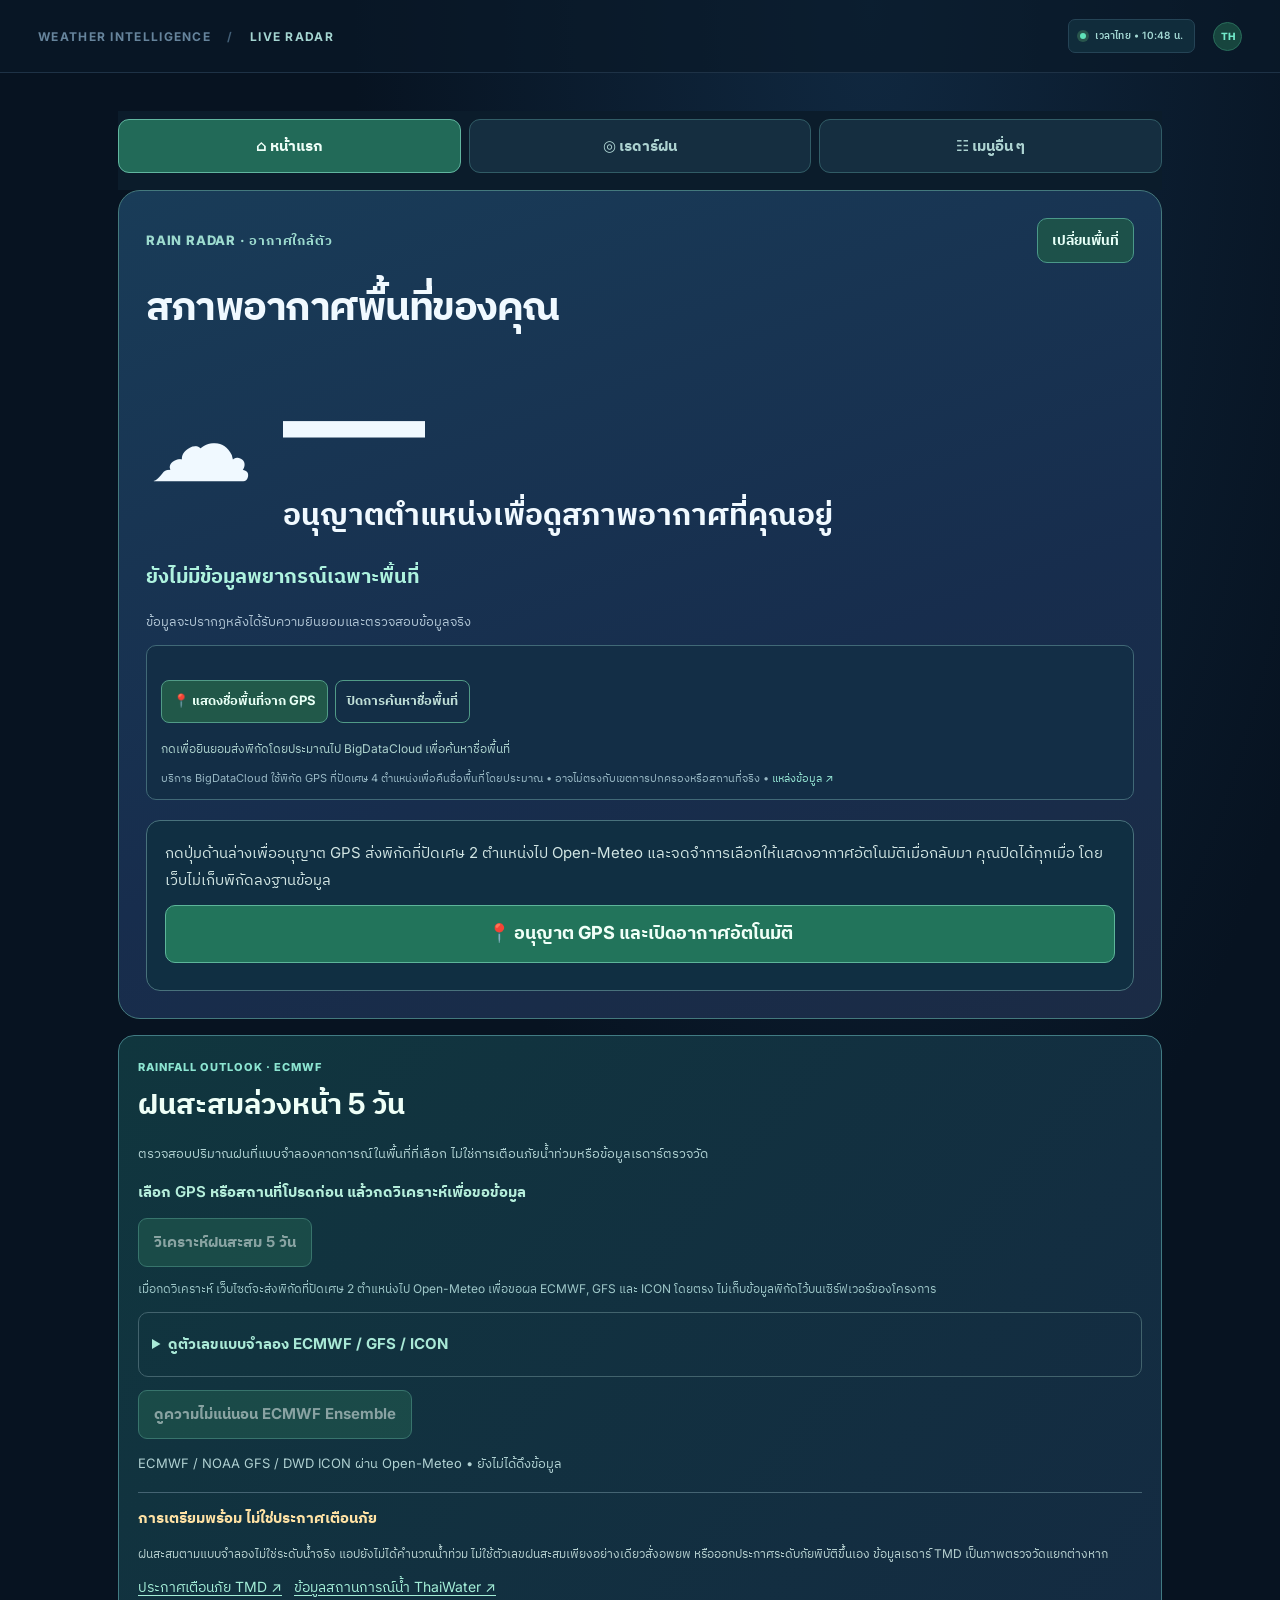
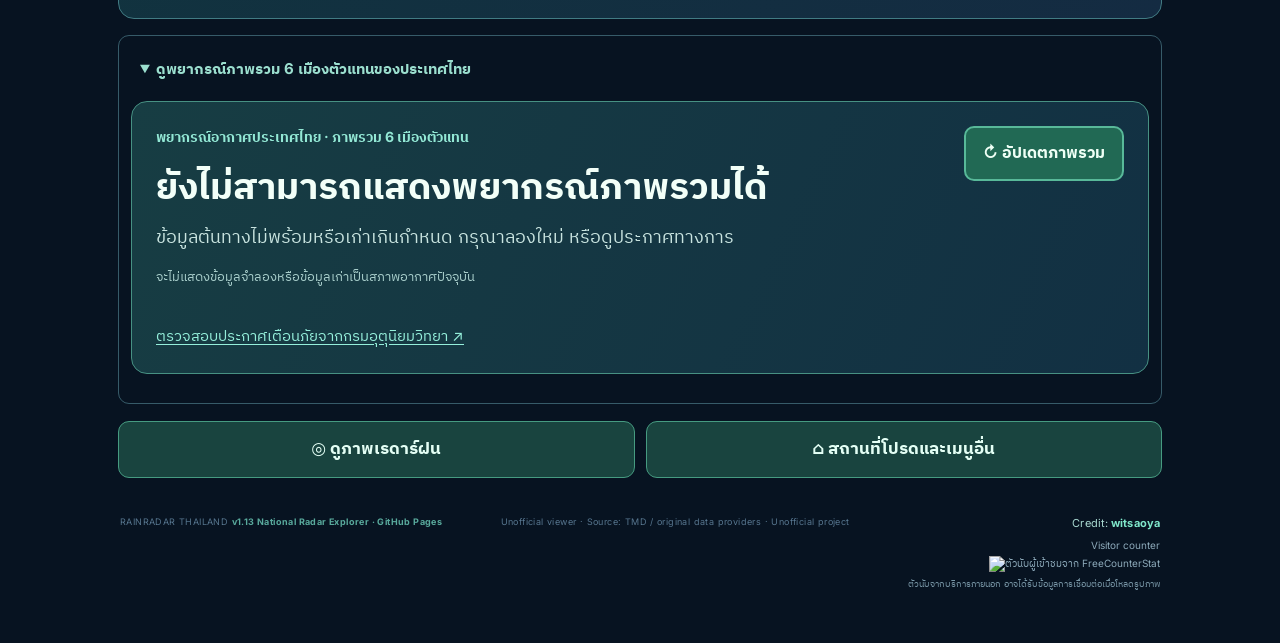
==== commit 674836f2: "Replace five-item sidebar with searchable official regional radar directory" ====
--- a/docs/index.html
+++ b/docs/index.html
@@ -11,6 +11,7 @@
   <link rel="stylesheet" href="./assets/styles.css" />
   <link rel="stylesheet" href="./assets/near-me.css" />
   <script src="./assets/radar-utils.js" defer></script>
+  <script src="./assets/radar-directory.js" defer></script>
   <script src="./assets/app.js" defer></script>
   <script src="./assets/near-me.js" defer></script>
   <script src="./assets/forecast-core.js" defer></script>
@@ -36,14 +37,12 @@
 <div class="shell">
   <aside class="sidebar" aria-label="เมนูเลือกเรดาร์">
     <div class="brand"><div class="brand-mark" aria-hidden="true"><span></span></div><div><strong>RAIN<span>RADAR</span></strong><small>THAILAND • WEATHER VIEWER</small></div></div>
-    <div class="sidebar-section"><div class="section-kicker">RADAR STATIONS</div>
-      <nav id="station-nav" class="station-nav" aria-label="สถานีเรดาร์">
-        <button type="button" class="station-link selected" data-station="thailand"><span class="station-icon">◉</span><span>เรดาร์ทั่วประเทศ<small>Thailand composite</small></span><span class="nav-indicator"></span></button>
-        <button type="button" class="station-link" data-station="sattahip"><span class="station-icon">⌁</span><span>สัตหีบ · ชลบุรี<small>Sattahip radar</small></span><span class="nav-indicator"></span></button>
-        <button type="button" class="station-link" data-station="rayong"><span class="station-icon">⌁</span><span>ระยอง<small>Rayong radar</small></span><span class="nav-indicator"></span></button>
-        <button type="button" class="station-link" data-station="suvarnabhumi"><span class="station-icon">⌁</span><span>สุวรรณภูมิ<small>Bangkok & vicinity</small></span><span class="nav-indicator"></span></button>
-        <button type="button" class="station-link" data-station="thailand-loop"><span class="station-icon">▷</span><span>ภาพเคลื่อนไหว<small>National radar loop</small></span><span class="nav-indicator"></span></button>
-      </nav>
+    <div class="sidebar-section radar-explorer"><div class="section-kicker">RADAR EXPLORER · เรดาร์ทั่วไทย</div>
+      <label for="radar-station-search" class="radar-search-label">ค้นหาสถานีหรือจังหวัด</label>
+      <input id="radar-station-search" type="search" autocomplete="off" placeholder="เช่น ระยอง ขอนแก่น ภูเก็ต" aria-describedby="radar-search-status"/>
+      <p id="radar-search-status" role="status" aria-live="polite">กำลังเตรียมรายชื่อสถานี…</p>
+      <nav id="station-nav" class="station-nav" aria-label="เลือกเรดาร์ตามภูมิภาค"></nav>
+      <p class="radar-directory-help">◎ ตรวจภาพ Snapshot ในแอป · ↗ เปิดหน้าต้นทาง/สารบัญ TMD สำหรับสถานีอื่น รายชื่อไม่รับรองว่าภาพล่าสุดพร้อมใช้งาน</p>
     </div>
     <div class="sidebar-bottom">
       <div class="source-block"><span class="source-dot"></span><div><b>DATA SOURCE</b><div>Thai Meteorological Department</div><small>แอปทดลอง • ไม่ใช่แอปทางการ</small></div></div>
@@ -220,7 +219,7 @@
       <section class="history-bar" aria-label="ภาพเรดาร์ย้อนหลัง"><div class="history-heading"><strong>ภาพย้อนหลังจริง (เวลาบันทึก Snapshot)</strong><span id="history-note">ไม่ใช้ภาพจำลอง</span></div><div id="history-frames" class="history-frames"><span>กำลังตรวจสอบภาพย้อนหลัง…</span></div><div class="history-player"><button id="history-play" type="button" disabled aria-pressed="false">▶ เล่นภาพย้อนหลัง</button><input id="history-slider" aria-label="เลือกภาพย้อนหลัง" type="range" min="0" max="0" value="0" disabled /><span id="history-frame-label" aria-live="polite">ยังไม่มีภาพย้อนหลังที่ยืนยันได้</span></div><p class="history-caution" id="history-direction">ทิศทางและความเร็วของกลุ่มฝนยังไม่ได้คำนวณจากภาพที่ไม่มีพิกัดอ้างอิง</p></section>
       <div class="bottom-note"><span>ⓘ</span><p>เวลา Snapshot คือเวลาที่ระบบดึงภาพ ไม่ใช่เวลาที่เรดาร์ตรวจวัด • ถ้าเว็บต้นทางเปลี่ยนโครงสร้างหรือปิดการเข้าถึงภาพ ให้ใช้ปุ่ม “เปิดเว็บต้นทาง” • แอปนี้ไม่ได้คำนวณการพยากรณ์ฝนล่วงหน้าเอง</p></div>
       </section>
-      <footer class="site-footer"><span>RAINRADAR THAILAND <b>v1.12.2 Public Rain Summary · GitHub Pages</b></span><span>Unofficial viewer · Source: TMD / original data providers · Unofficial project</span><div class="footer-meta">
+      <footer class="site-footer"><span>RAINRADAR THAILAND <b>v1.13 National Radar Explorer · GitHub Pages</b></span><span>Unofficial viewer · Source: TMD / original data providers · Unofficial project</span><div class="footer-meta">
           <span class="footer-credit">Credit: <strong>witsaoya</strong></span>
           <div class="footer-counter">
             <span>Visitor counter</span>
--- a/docs/assets/near-me.css
+++ b/docs/assets/near-me.css
@@ -267,3 +267,17 @@
 .home-locality small{display:block;color:#98b8c4;font-size:11px;line-height:1.6}
 .home-locality a{color:#96e6d4}
 @media(max-width:740px){.home-locality button{width:100%;min-height:49px;font-size:14px}.home-locality .home-place-detail{font-size:15px}}
+
+/* Large-print public rainfall explanation before optional technical data. */
+.outlook-public{padding:17px;margin:15px 0;border:1px solid #4a9e88;border-radius:12px;background:linear-gradient(125deg,#184a4c,#173a4a)}
+.outlook-public-kicker{font-size:12px;color:#9af0d7;font-weight:800;letter-spacing:.5px}
+.outlook-public h3{font-size:clamp(22px,3vw,29px);color:#edfff7;margin:11px 0}
+.outlook-public p{font-size:16px;line-height:1.7;color:#d8f1ea;margin:11px 0}
+.outlook-public small{display:block;color:#accccd;font-size:12px;line-height:1.6}
+.outlook-public-periods{display:grid;grid-template-columns:repeat(3,minmax(0,1fr));gap:10px;margin:14px 0}
+.outlook-period{border:1px solid #48777c;border-radius:9px;background:#123348;padding:13px;display:flex;flex-direction:column;gap:8px}
+.outlook-period-label{font-size:15px;color:#bde9da}.outlook-period-value{font-size:19px;font-weight:800;color:#f2fff9}
+.outlook-technical{border:1px solid #42636d;border-radius:10px;padding:10px 13px;margin:13px 0}
+.outlook-technical summary{cursor:pointer;min-height:42px;padding:9px 0;font-size:15px;font-weight:700;color:#a9e9d7}
+.outlook-public[hidden]{display:none!important}
+@media(max-width:740px){.outlook-public{padding:12px}.outlook-public p{font-size:15px}.outlook-public-periods{grid-template-columns:1fr}.outlook-period{padding:10px;gap:4px}.outlook-period-value{font-size:19px}}
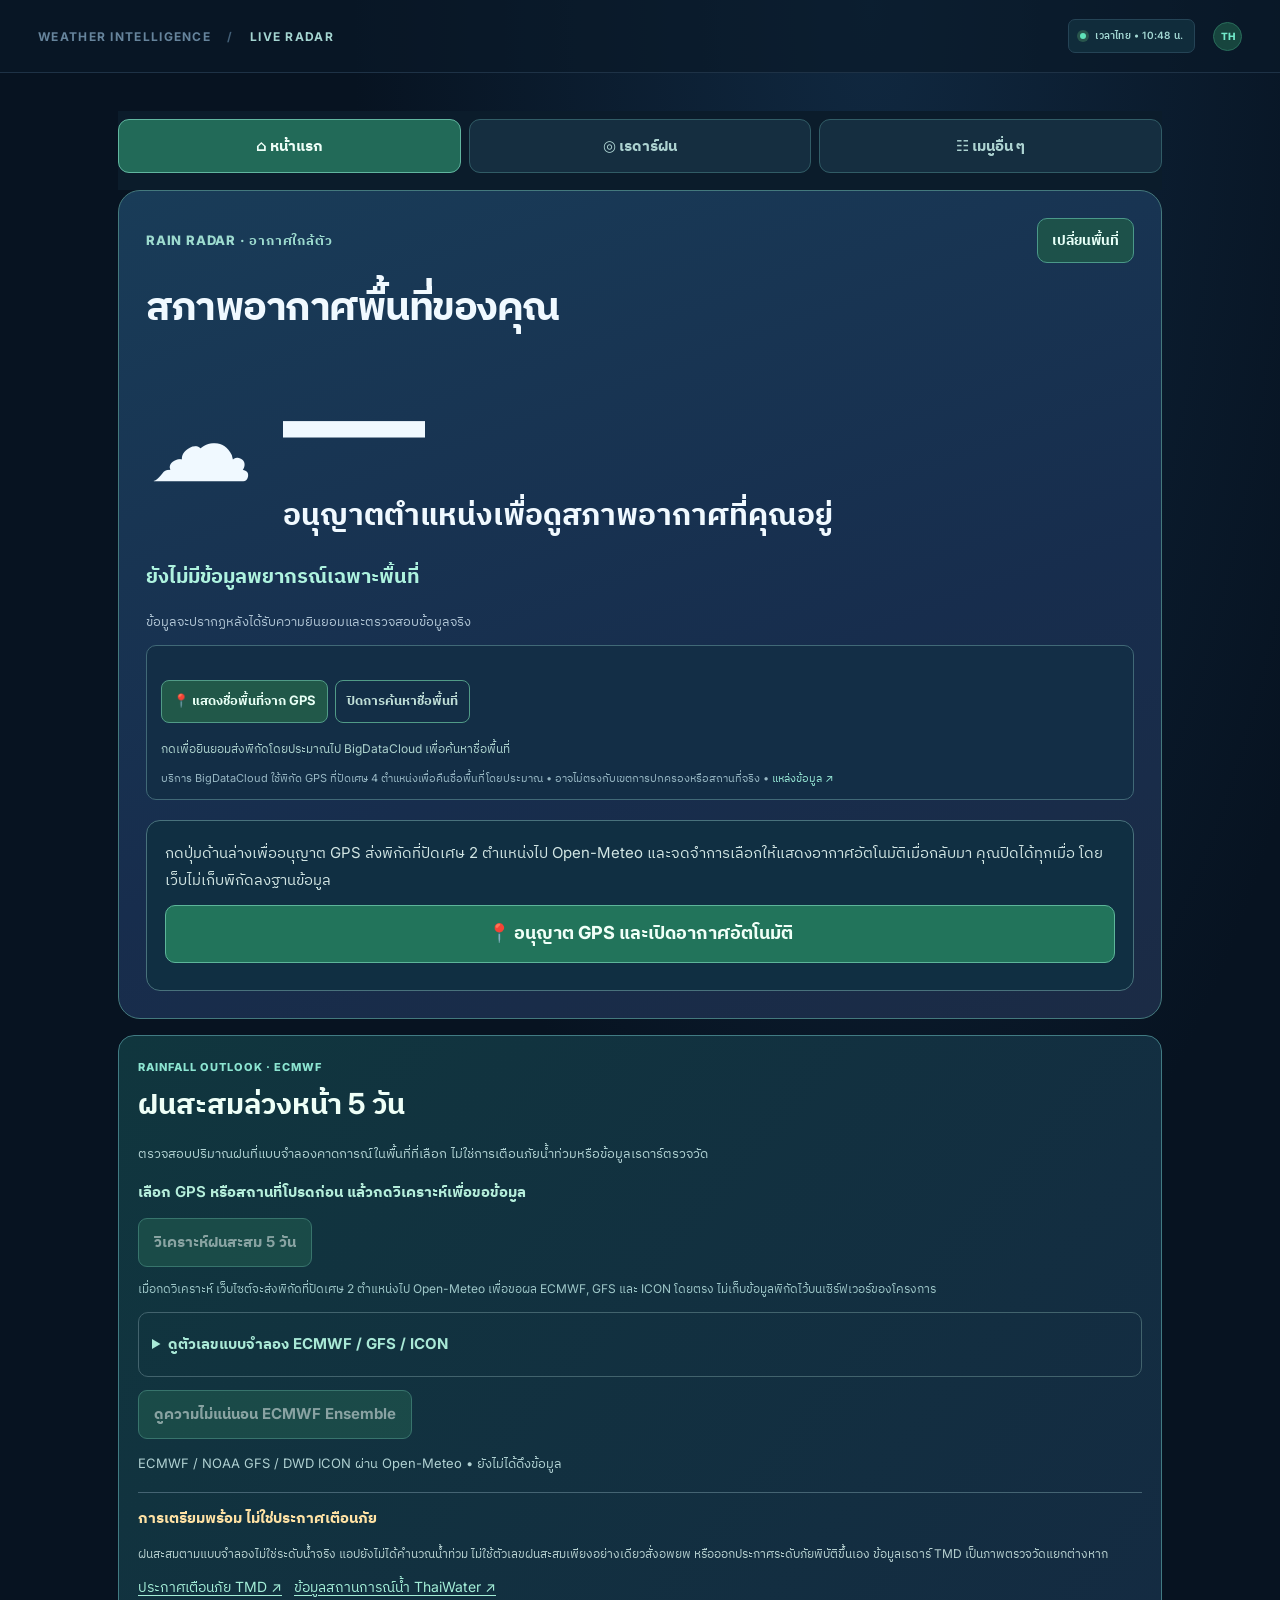
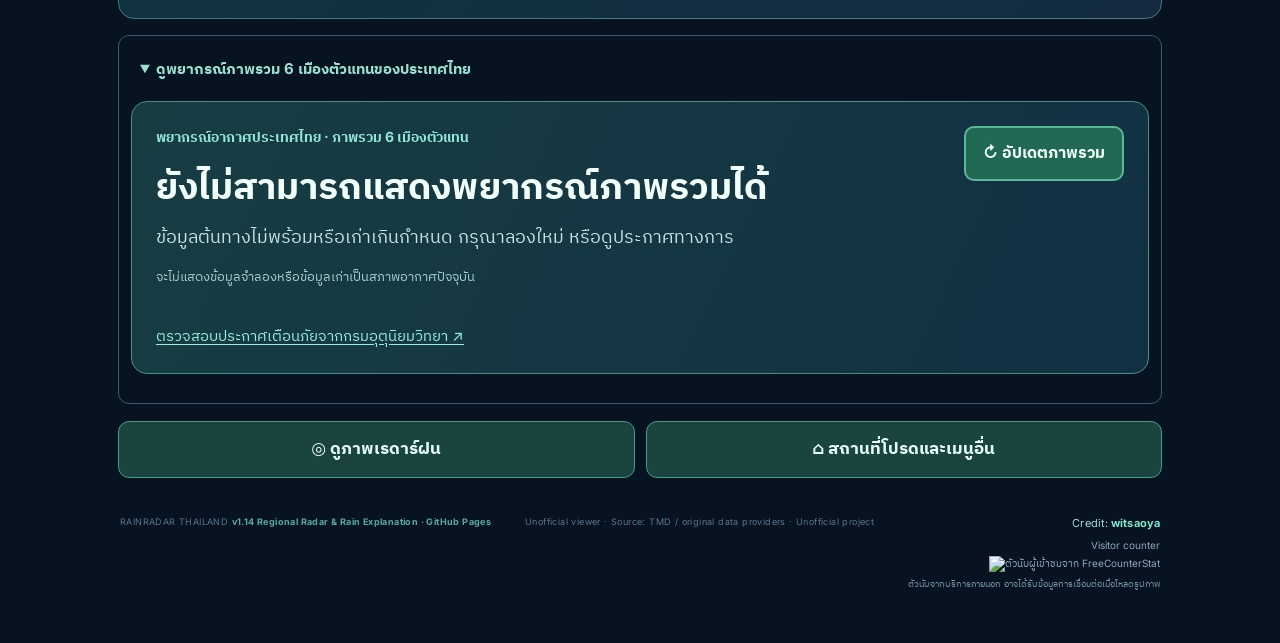
==== commit 74423e87: "Add one-tap representative regional radar selector above feed" ====
--- a/docs/index.html
+++ b/docs/index.html
@@ -158,6 +158,15 @@
       <div class="dashboard">
         <section class="radar-card" aria-labelledby="radar-title">
           <div class="radar-head"><div class="radar-heading"><div class="radar-icon" aria-hidden="true">◎</div><div><div class="mini-label">WEATHER RADAR FEED</div><h2 id="radar-title">เรดาร์ทั่วประเทศ</h2><p id="radar-subtitle">ภาพรวมประเทศไทย</p></div></div><div class="head-actions"><span id="status-pill" class="status-pill waiting"><i></i><span>กำลังเชื่อมต่อ</span></span><button type="button" class="icon-btn" id="refresh-button" title="โหลดข้อมูลใหม่" aria-label="โหลดข้อมูลใหม่">↻</button><button type="button" class="icon-btn" id="fullscreen-button" title="ขยายภาพ" aria-label="ขยายภาพ">⛶</button></div></div>
+          <div class="region-radar-picker" id="region-radar-picker" aria-label="เลือกเรดาร์ตัวแทนภูมิภาค">
+            <button type="button" data-region-station="thailand" aria-pressed="true">ทั่วประเทศ</button>
+            <button type="button" data-region-station="cri" aria-pressed="false">ภาคเหนือ</button>
+            <button type="button" data-region-station="kkn" aria-pressed="false">ภาคอีสาน</button>
+            <button type="button" data-region-station="suvarnabhumi" aria-pressed="false">ภาคกลาง</button>
+            <button type="button" data-region-station="rayong" aria-pressed="false">ภาคตะวันออก</button>
+            <button type="button" data-region-station="pkt" aria-pressed="false">ภาคใต้</button>
+            <p>แสดงภาพจากสถานีตัวแทน ไม่ครอบคลุมทุกจังหวัดในภูมิภาค • เมื่อ Snapshot ไม่พร้อม จะมีลิงก์เปิดข้อมูลต้นทาง</p>
+          </div>
           <div class="radar-canvas" id="radar-canvas">
             <div class="grid-overlay" aria-hidden="true"></div><div class="scan-sweep" aria-hidden="true"></div>
             <div class="image-layer" id="image-layer" hidden><img id="radar-image" alt="ภาพเรดาร์ตรวจอากาศจากกรมอุตุนิยมวิทยา" /></div>
@@ -219,7 +228,7 @@
       <section class="history-bar" aria-label="ภาพเรดาร์ย้อนหลัง"><div class="history-heading"><strong>ภาพย้อนหลังจริง (เวลาบันทึก Snapshot)</strong><span id="history-note">ไม่ใช้ภาพจำลอง</span></div><div id="history-frames" class="history-frames"><span>กำลังตรวจสอบภาพย้อนหลัง…</span></div><div class="history-player"><button id="history-play" type="button" disabled aria-pressed="false">▶ เล่นภาพย้อนหลัง</button><input id="history-slider" aria-label="เลือกภาพย้อนหลัง" type="range" min="0" max="0" value="0" disabled /><span id="history-frame-label" aria-live="polite">ยังไม่มีภาพย้อนหลังที่ยืนยันได้</span></div><p class="history-caution" id="history-direction">ทิศทางและความเร็วของกลุ่มฝนยังไม่ได้คำนวณจากภาพที่ไม่มีพิกัดอ้างอิง</p></section>
       <div class="bottom-note"><span>ⓘ</span><p>เวลา Snapshot คือเวลาที่ระบบดึงภาพ ไม่ใช่เวลาที่เรดาร์ตรวจวัด • ถ้าเว็บต้นทางเปลี่ยนโครงสร้างหรือปิดการเข้าถึงภาพ ให้ใช้ปุ่ม “เปิดเว็บต้นทาง” • แอปนี้ไม่ได้คำนวณการพยากรณ์ฝนล่วงหน้าเอง</p></div>
       </section>
-      <footer class="site-footer"><span>RAINRADAR THAILAND <b>v1.13 National Radar Explorer · GitHub Pages</b></span><span>Unofficial viewer · Source: TMD / original data providers · Unofficial project</span><div class="footer-meta">
+      <footer class="site-footer"><span>RAINRADAR THAILAND <b>v1.14 Regional Radar & Rain Explanation · GitHub Pages</b></span><span>Unofficial viewer · Source: TMD / original data providers · Unofficial project</span><div class="footer-meta">
           <span class="footer-credit">Credit: <strong>witsaoya</strong></span>
           <div class="footer-counter">
             <span>Visitor counter</span>
--- a/docs/assets/near-me.css
+++ b/docs/assets/near-me.css
@@ -281,3 +281,43 @@
 .outlook-technical summary{cursor:pointer;min-height:42px;padding:9px 0;font-size:15px;font-weight:700;color:#a9e9d7}
 .outlook-public[hidden]{display:none!important}
 @media(max-width:740px){.outlook-public{padding:12px}.outlook-public p{font-size:15px}.outlook-public-periods{grid-template-columns:1fr}.outlook-period{padding:10px;gap:4px}.outlook-period-value{font-size:19px}}
+
+/* v1.13 Radar Explorer: regional station catalogue. Only published snapshots get a local viewer button. */
+.sidebar-section.radar-explorer{min-height:0;display:flex;flex-direction:column;flex:1}
+.radar-search-label{font-size:12px;font-weight:750;color:#d0ede7;margin:3px 9px 7px}
+#radar-station-search{width:100%;min-height:46px;border-radius:9px;border:1px solid #417281;background:#122b3d;color:#f1fff9;font:inherit;font-size:14px;padding:10px 12px}
+#radar-search-status{font-size:11px;color:#9bbebd;line-height:1.6;margin:8px}
+.radar-explorer .station-nav{display:block;overflow-y:auto;overflow-x:hidden;min-height:0;padding:3px 3px 12px;scrollbar-width:thin}
+.radar-directory-region{border-top:1px solid #244457;padding:6px 0}
+.radar-directory-region summary{cursor:pointer;min-height:42px;padding:10px 7px;color:#a6ebd7;font-size:12px;font-weight:800;line-height:1.4}
+.radar-directory-region-items{display:grid;gap:4px;margin:5px 0 9px}
+.radar-directory-item{min-height:50px;padding:8px 7px;white-space:normal}
+.radar-directory-item>span:nth-child(2){font-size:13px;overflow-wrap:anywhere}
+.radar-directory-item small{font-size:10px;line-height:1.4}
+.radar-directory-item[data-radar-kind="external"] .station-icon{color:#bdd6df}
+.radar-directory-item[data-snapshot-state="published"] .nav-indicator{display:block;background:#69e1bf}
+.radar-directory-item[data-snapshot-state="unavailable"] .nav-indicator,.radar-directory-item[data-snapshot-state="stale"] .nav-indicator{display:block;background:#d99a84}
+.radar-directory-help{font-size:10px;line-height:1.6;color:#88aab7;padding:8px;margin:0}
+@media(max-width:740px){
+ body.tools-mode .sidebar{padding:13px}
+ body.tools-mode .sidebar-section.radar-explorer{max-height:390px}
+ .radar-explorer .station-nav{display:block;overflow-y:auto;overflow-x:hidden;max-height:285px}
+ .radar-directory-region-items{display:grid}
+ .radar-explorer .station-link{width:100%;min-height:48px;white-space:normal;padding:9px}
+ .radar-explorer .station-link>span:nth-child(2){font-size:13px}
+ .radar-explorer .station-link small,.radar-explorer .station-link .nav-indicator{display:block!important}
+ .radar-search-label{display:block}
+}
+
+/* v1.14 real raster zoom: image grows in scrollable viewport; buttons remain above it. */
+.radar-canvas .image-layer{position:absolute;inset:0;overflow:auto;display:block;overscroll-behavior:contain;scrollbar-width:thin;z-index:2}
+.radar-canvas .image-layer img{display:block;max-width:none!important;min-width:0!important;width:100%;height:auto;object-fit:contain;transform:none!important;transform-origin:top left;margin:0}
+.radar-canvas .canvas-chip,.radar-canvas .canvas-coordinate{z-index:4}
+.radar-canvas .zoom-tools{z-index:5;pointer-events:auto}
+.radar-canvas .zoom-tools button{pointer-events:auto;min-height:38px;min-width:38px;font-size:22px}
+.radar-canvas .zoom-tools button:disabled{opacity:.4}
+.region-radar-picker{display:flex;gap:8px;flex-wrap:wrap;padding:12px 16px;background:#10283b;border-top:1px solid #2c5260}
+.region-radar-picker button{border:1px solid #447a79;color:#d1f8e8;background:#1b4548;min-height:45px;padding:8px 13px;border-radius:9px;font-size:14px;font-weight:750}
+.region-radar-picker button[aria-pressed="true"]{background:#267963;border-color:#76d4ba;color:white}
+.region-radar-picker p{width:100%;margin:0;font-size:11px;line-height:1.6;color:#accbd0}
+@media(max-width:740px){.region-radar-picker{gap:6px}.region-radar-picker button{flex:1 1 30%;padding:8px 5px;font-size:13px}.radar-canvas .zoom-tools button{min-width:44px;min-height:44px}.radar-canvas .zoom-tools span{font-size:13px}}
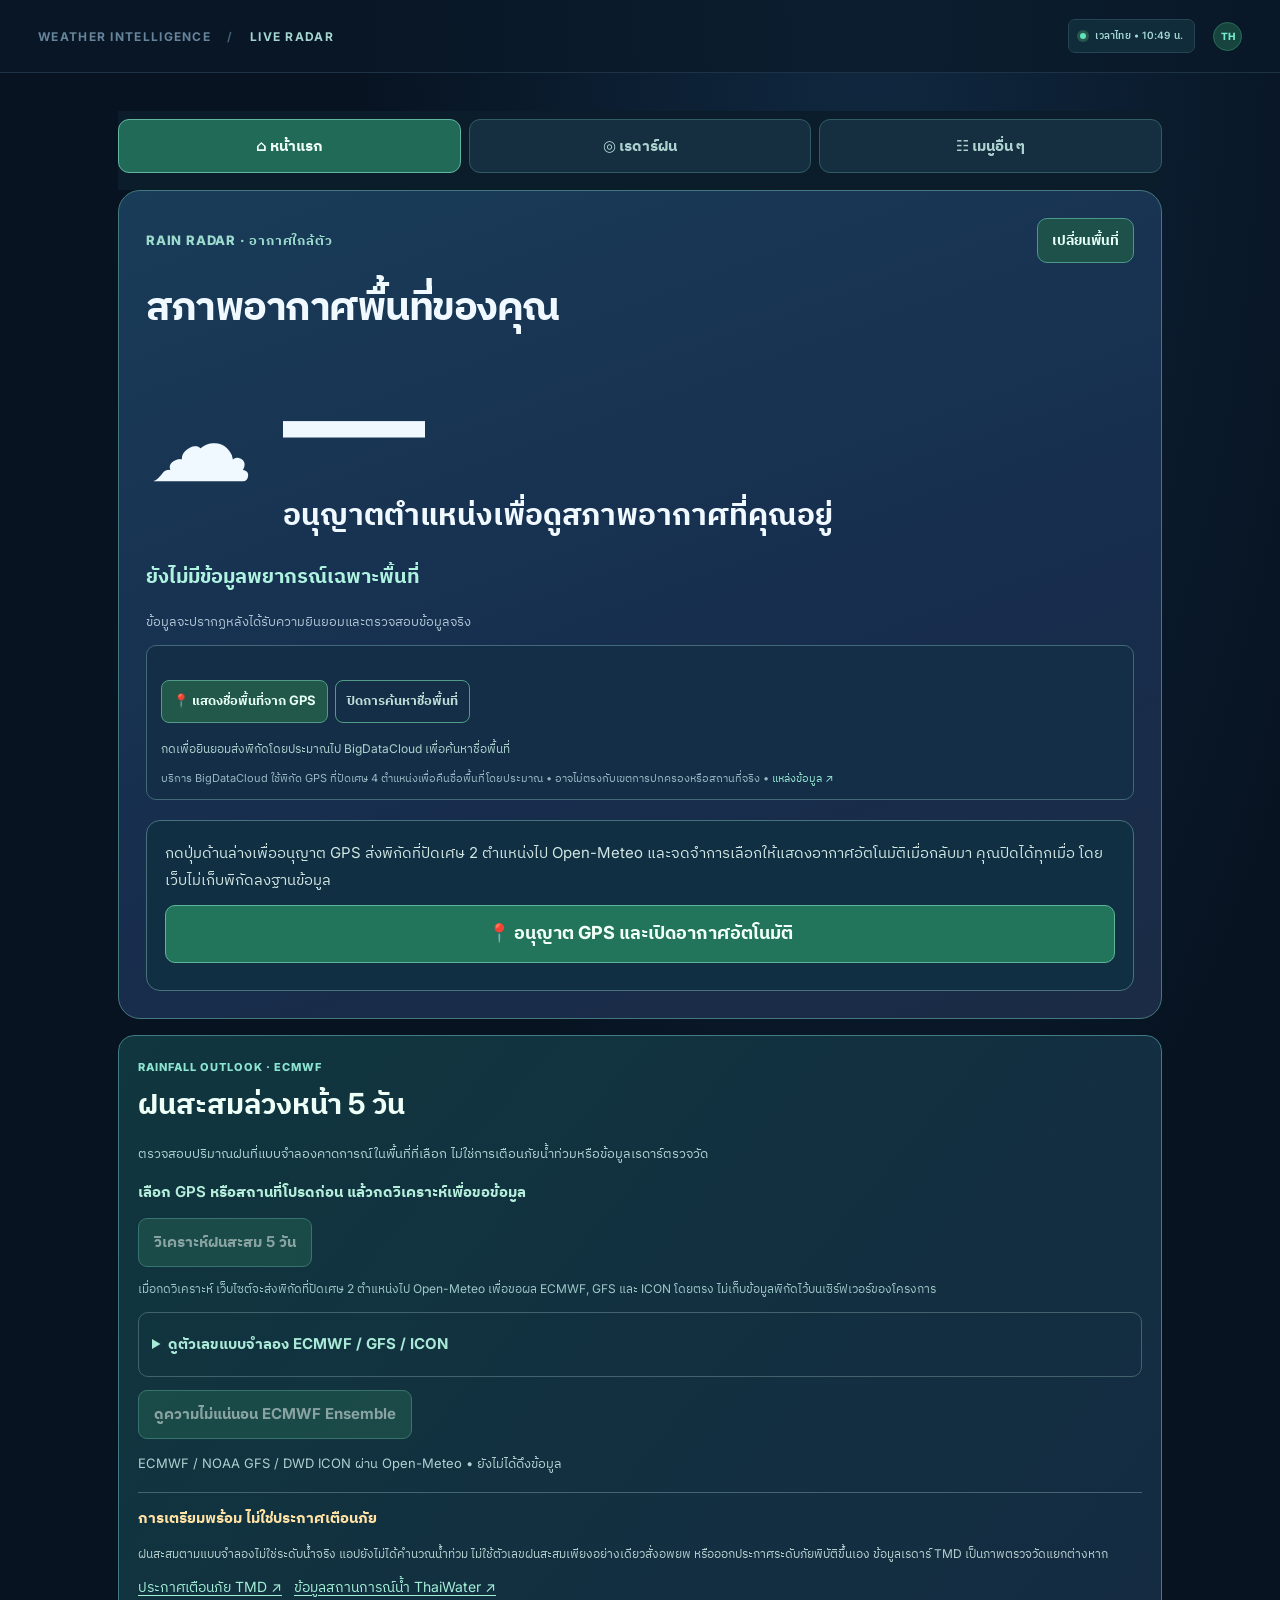
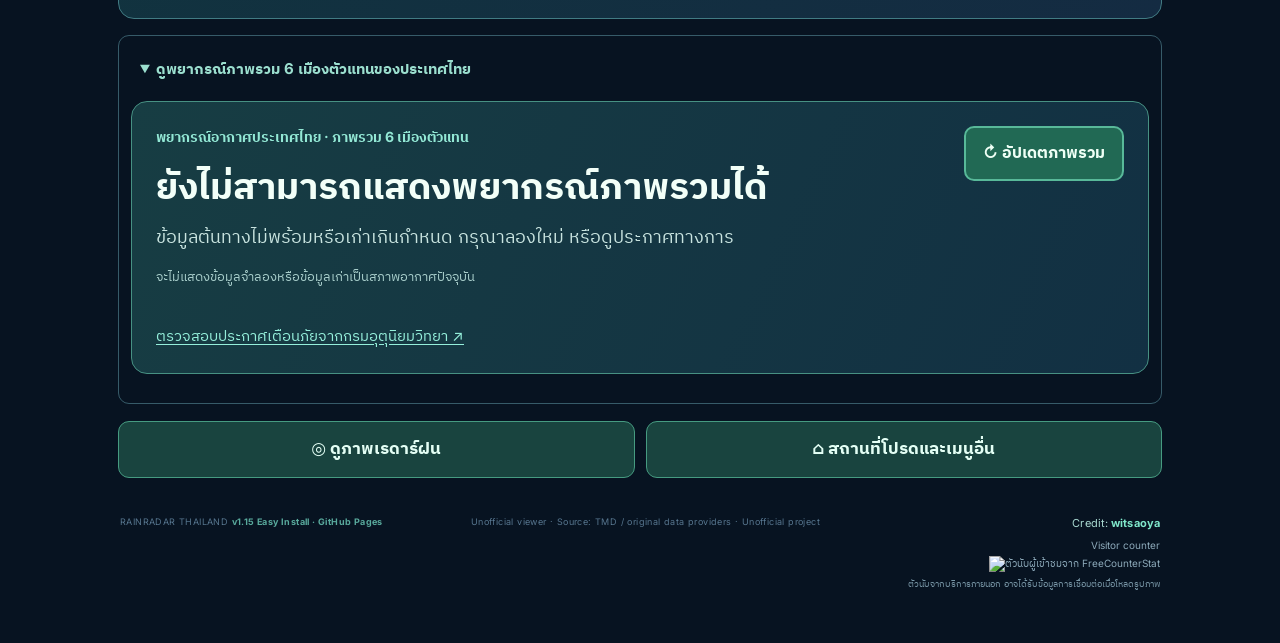
==== commit 1ff20e14: "Move PWA install to top bar and add iPhone install guidance dialog" ====
--- a/docs/index.html
+++ b/docs/index.html
@@ -4,9 +4,13 @@
   <meta charset="utf-8" />
   <meta name="viewport" content="width=device-width, initial-scale=1, viewport-fit=cover" />
   <meta name="theme-color" content="#071426" />
+  <meta name="apple-mobile-web-app-capable" content="yes" />
+  <meta name="apple-mobile-web-app-status-bar-style" content="black-translucent" />
+  <meta name="apple-mobile-web-app-title" content="RainRadar" />
   <meta name="description" content="Rain Radar Thailand: ดูเรดาร์ฝนจากหน้าเว็บสาธารณะกรมอุตุนิยมวิทยา" />
   <title>Rain Radar | ติดตามกลุ่มฝน</title>
   <link rel="icon" href="./assets/favicon.svg" type="image/svg+xml" />
+  <link rel="apple-touch-icon" href="./assets/icon-192.png" />
   <link rel="manifest" href="./manifest.webmanifest" />
   <link rel="stylesheet" href="./assets/styles.css" />
   <link rel="stylesheet" href="./assets/near-me.css" />
@@ -50,7 +54,16 @@
     </div>
   </aside>
   <div class="workspace">
-    <header class="topbar"><div class="crumb">WEATHER INTELLIGENCE <span>/</span> <b>LIVE RADAR</b></div><div class="header-right"><div class="timezone-chip"><span class="pulse-dot"></span><span id="clock">เวลาไทย • --:--</span></div><span class="avatar">TH</span></div></header>
+    <header class="topbar"><div class="crumb">WEATHER INTELLIGENCE <span>/</span> <b>LIVE RADAR</b></div><div class="header-right"><button id="install-app" class="top-install" type="button" hidden aria-haspopup="dialog">＋ ติดตั้งแอป</button><div class="timezone-chip"><span class="pulse-dot"></span><span id="clock">เวลาไทย • --:--</span></div><span class="avatar">TH</span></div></header>
+    <dialog id="install-guide" class="install-guide" aria-labelledby="install-title">
+      <div class="install-guide-card">
+        <button id="install-guide-close" class="install-guide-close" type="button" aria-label="ปิดคำแนะนำ">×</button>
+        <span class="install-kicker">RAIN RADAR · เพิ่มไว้หน้าจอโฮม</span>
+        <h2 id="install-title">ติดตั้ง Rain Radar Thailand</h2>
+        <div id="install-guide-body" class="install-guide-body"></div>
+        <p id="install-hint" class="install-hint" role="status" aria-live="polite">ติดตั้งฟรี • ไม่ต้องสมัครสมาชิก • ข้อมูลอากาศล่าสุดยังต้องใช้อินเทอร์เน็ต</p>
+      </div>
+    </dialog>
     <main class="content">
       <nav class="main-tabs" aria-label="เลือกหน้าหลัก">
         <button type="button" id="tab-home" class="active" aria-current="page">⌂ หน้าแรก</button>
@@ -86,6 +99,8 @@
             <span class="outlook-public-kicker">สรุปพยากรณ์สำหรับประชาชน · ผลแบบจำลอง</span>
             <h3 id="outlook-public-title">แนวโน้มฝนสะสมในพื้นที่ของคุณ</h3>
             <p id="outlook-public-lead"></p>
+            <p id="outlook-rain-pattern" class="outlook-rain-pattern"></p>
+            <p id="outlook-rain-chance" class="outlook-rain-chance"></p>
             <div id="outlook-public-periods" class="outlook-public-periods"></div>
             <p id="outlook-public-agreement"></p>
             <p id="outlook-public-advice"></p>
@@ -221,14 +236,13 @@
           <section class="side-card radar-location-card"><div class="side-heading"><span class="side-symbol">⌖</span><span>ระยะห่างจากกลุ่มฝน</span></div><p>ยังไม่เปิดการคำนวณระยะห่างหรือเวลาเข้าถึงของฝน เพราะภาพ PNG ที่ได้รับยังไม่มีพิกัดภูมิศาสตร์ของแต่ละพิกเซลที่ตรวจสอบได้ โปรดใช้ภาพเรดาร์และประกาศทางการประกอบ</p></section>
           <section class="side-card alerts-card"><div class="side-heading"><span class="side-symbol">⚠</span><span>ประกาศเตือนภัยทางการ</span></div><p>อ่านประกาศและเวลาเผยแพร่จากกรมอุตุนิยมวิทยาโดยตรง เว็บไซต์นี้ไม่ดัดแปลงประกาศเป็นการแจ้งเตือนอัตโนมัติ</p><a href="https://www.tmd.go.th/warning-and-events/warning-storm" target="_blank" rel="noopener noreferrer">เปิดประกาศเตือนภัย TMD ↗</a><p class="warning-caution">การไม่เห็นประกาศบนหน้านี้ ไม่ได้หมายความว่าไม่มีความเสี่ยงในพื้นที่</p></section>
           <section class="side-card forecast-card"><div class="side-heading"><span class="side-symbol">◷</span><span>พยากรณ์อากาศชลบุรี</span></div><p>ดูผลตรวจวัดจริงและพยากรณ์อากาศ 7 วันจากหน้าเว็บไซต์ทางการ (แยกจากภาพเรดาร์)</p><a href="https://tmd.go.th/weather/province/chonburi" target="_blank" rel="noopener noreferrer">เปิดพยากรณ์จังหวัดชลบุรี ↗</a></section>
-          <section class="side-card pwa-card"><div class="side-heading"><span class="side-symbol">▣</span><span>ติดตั้งไว้บนมือถือ</span></div><p id="install-hint">Android: ใช้เมนูติดตั้งแอป / iPhone: Safari → แชร์ → เพิ่มไปยังหน้าจอโฮม (ต้องมีอินเทอร์เน็ตเพื่อดูเรดาร์ล่าสุด)</p><button id="install-app" class="gps-button" type="button" hidden>ติดตั้ง Rain Radar</button></section>
           <section class="side-card note-card"><div class="side-heading"><span class="side-symbol">☂</span><span>ก่อนออกไปวิ่ง</span></div><p>ดูภาพย้อนหลังร่วมกับทิศทางการเคลื่อนตัวของกลุ่มฝน และเช็กประกาศเตือนภัยก่อนออกกำลังกายกลางแจ้ง</p><a href="https://www.tmd.go.th/" target="_blank" rel="noopener noreferrer">ตรวจสอบพยากรณ์และประกาศเตือนภัย ↗</a></section>
         </aside>
       </div>
       <section class="history-bar" aria-label="ภาพเรดาร์ย้อนหลัง"><div class="history-heading"><strong>ภาพย้อนหลังจริง (เวลาบันทึก Snapshot)</strong><span id="history-note">ไม่ใช้ภาพจำลอง</span></div><div id="history-frames" class="history-frames"><span>กำลังตรวจสอบภาพย้อนหลัง…</span></div><div class="history-player"><button id="history-play" type="button" disabled aria-pressed="false">▶ เล่นภาพย้อนหลัง</button><input id="history-slider" aria-label="เลือกภาพย้อนหลัง" type="range" min="0" max="0" value="0" disabled /><span id="history-frame-label" aria-live="polite">ยังไม่มีภาพย้อนหลังที่ยืนยันได้</span></div><p class="history-caution" id="history-direction">ทิศทางและความเร็วของกลุ่มฝนยังไม่ได้คำนวณจากภาพที่ไม่มีพิกัดอ้างอิง</p></section>
       <div class="bottom-note"><span>ⓘ</span><p>เวลา Snapshot คือเวลาที่ระบบดึงภาพ ไม่ใช่เวลาที่เรดาร์ตรวจวัด • ถ้าเว็บต้นทางเปลี่ยนโครงสร้างหรือปิดการเข้าถึงภาพ ให้ใช้ปุ่ม “เปิดเว็บต้นทาง” • แอปนี้ไม่ได้คำนวณการพยากรณ์ฝนล่วงหน้าเอง</p></div>
       </section>
-      <footer class="site-footer"><span>RAINRADAR THAILAND <b>v1.14 Regional Radar & Rain Explanation · GitHub Pages</b></span><span>Unofficial viewer · Source: TMD / original data providers · Unofficial project</span><div class="footer-meta">
+      <footer class="site-footer"><span>RAINRADAR THAILAND <b>v1.15 Easy Install · GitHub Pages</b></span><span>Unofficial viewer · Source: TMD / original data providers · Unofficial project</span><div class="footer-meta">
           <span class="footer-credit">Credit: <strong>witsaoya</strong></span>
           <div class="footer-counter">
             <span>Visitor counter</span>
--- a/docs/assets/near-me.css
+++ b/docs/assets/near-me.css
@@ -321,3 +321,6 @@
 .region-radar-picker button[aria-pressed="true"]{background:#267963;border-color:#76d4ba;color:white}
 .region-radar-picker p{width:100%;margin:0;font-size:11px;line-height:1.6;color:#accbd0}
 @media(max-width:740px){.region-radar-picker{gap:6px}.region-radar-picker button{flex:1 1 30%;padding:8px 5px;font-size:13px}.radar-canvas .zoom-tools button{min-width:44px;min-height:44px}.radar-canvas .zoom-tools span{font-size:13px}}
+
+.outlook-rain-pattern{background:#184e50;border:1px solid #519e8c;border-radius:9px;padding:13px;font-size:17px!important;font-weight:750;color:#e6fff3!important}
+.outlook-rain-chance{font-size:15px!important;line-height:1.65;color:#a9e9db!important}
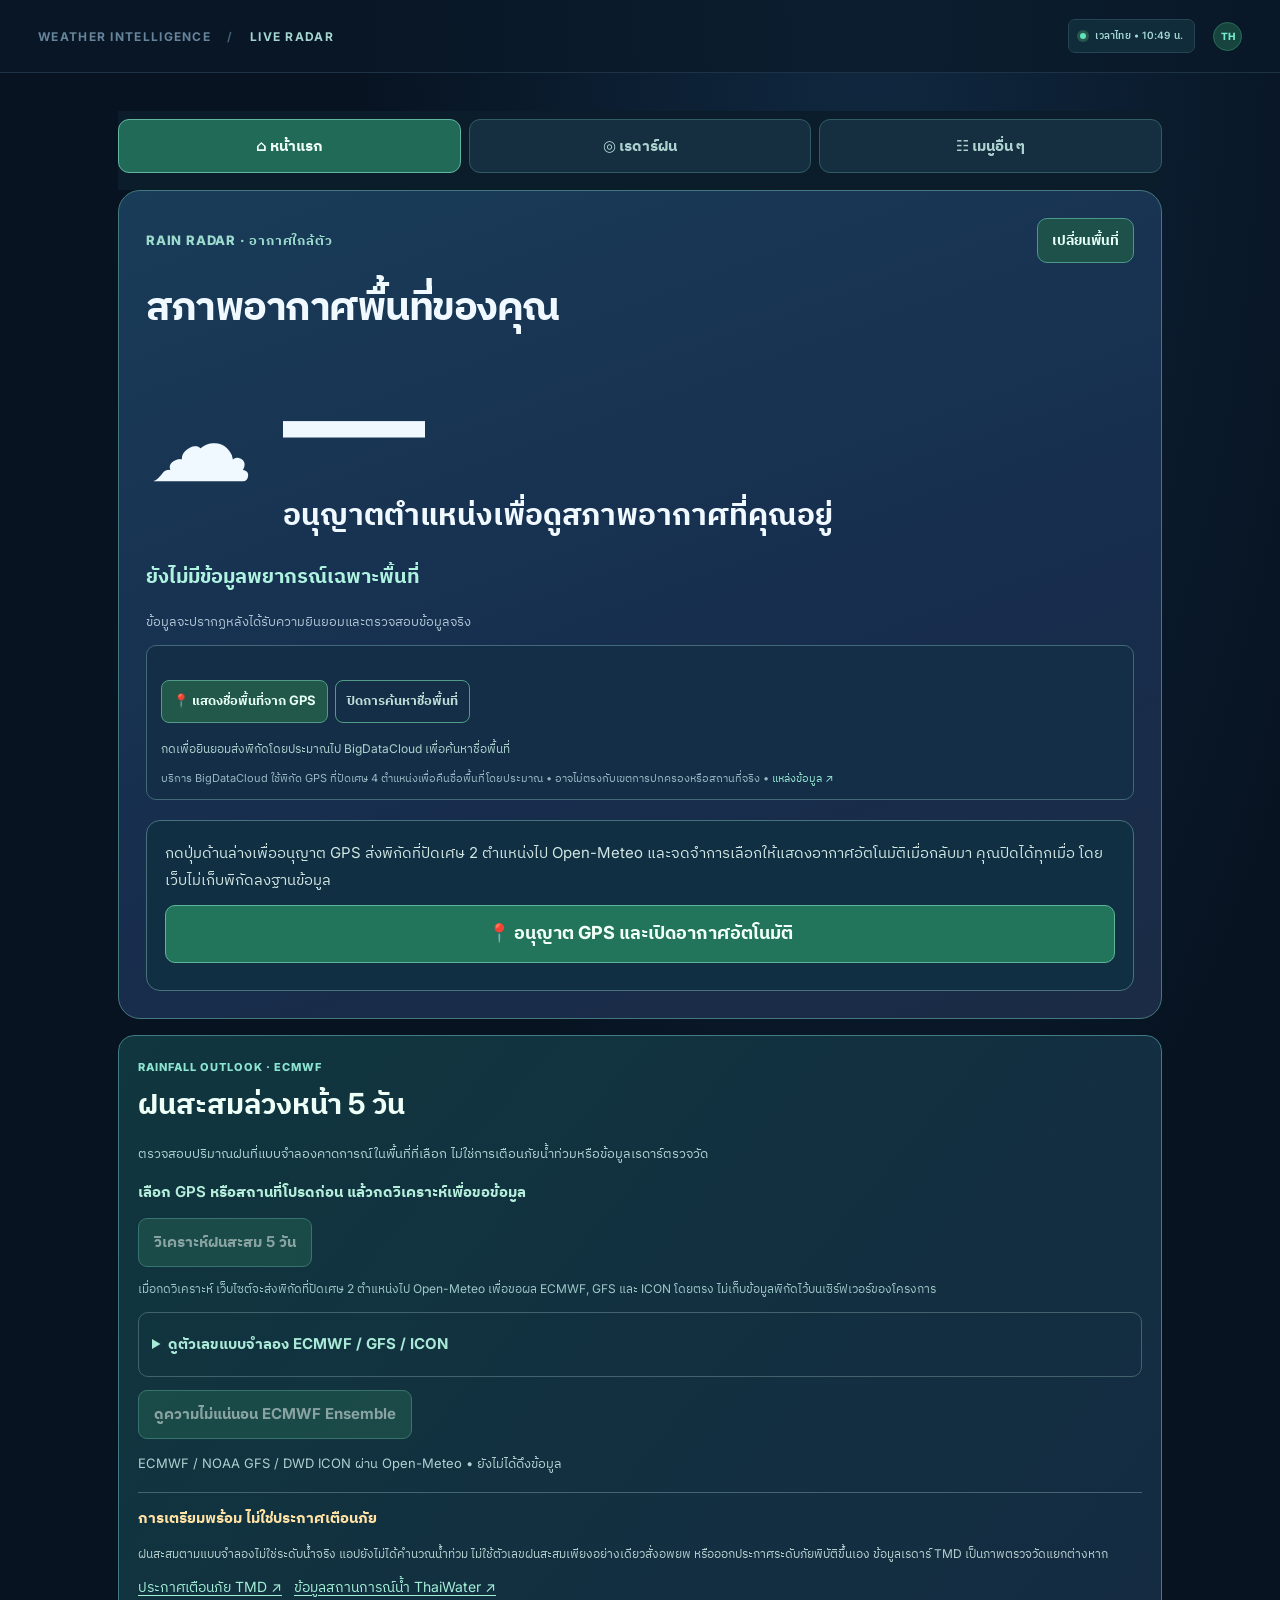
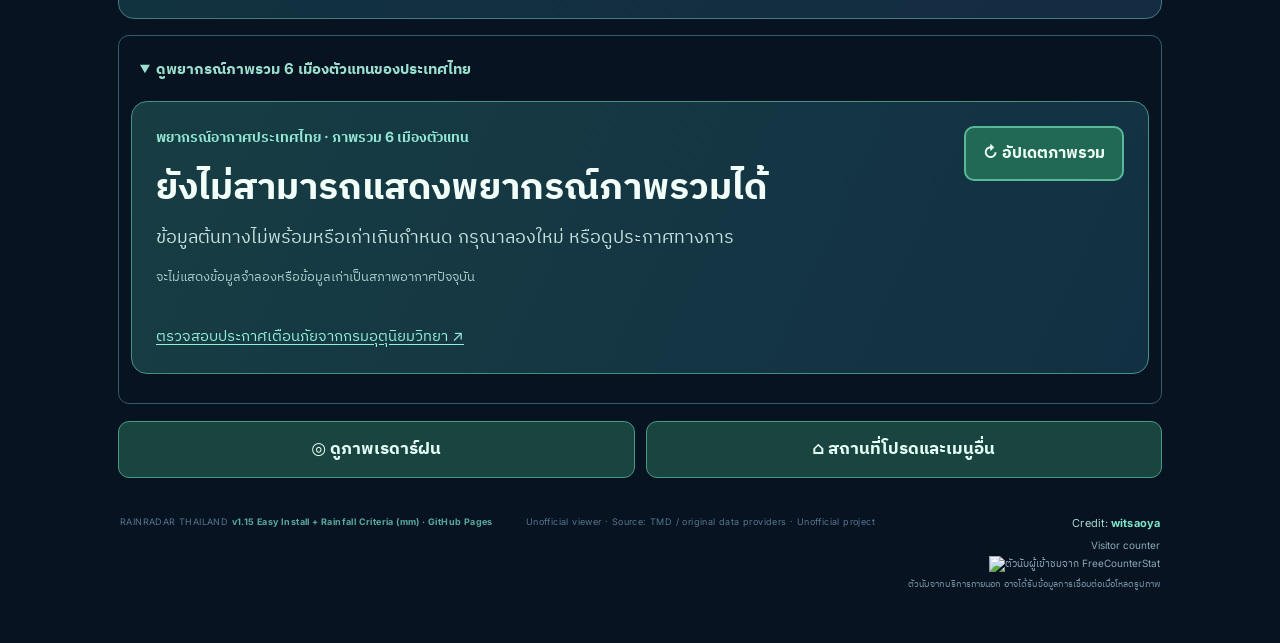
==== commit 7c8f96f7: "Add 24-hour rainfall mm criteria to v1.15 UI" ====
--- a/docs/index.html
+++ b/docs/index.html
@@ -101,6 +101,18 @@
             <p id="outlook-public-lead"></p>
             <p id="outlook-rain-pattern" class="outlook-rain-pattern"></p>
             <p id="outlook-rain-chance" class="outlook-rain-chance"></p>
+            <div class="outlook-rain-criteria" aria-labelledby="outlook-rain-criteria-title">
+              <strong id="outlook-rain-criteria-title">เกณฑ์ปริมาณฝน 24 ชั่วโมง (มม.)</strong>
+              <div class="outlook-rain-criteria-grid">
+                <span>&lt; 0.1 มม. <b>ฝนวัดจำนวนไม่ได้</b></span>
+                <span>0.1–10.0 มม. <b>ฝนเล็กน้อย</b></span>
+                <span>10.1–35.0 มม. <b>ฝนปานกลาง</b></span>
+                <span>35.1–90.0 มม. <b>ฝนหนัก</b></span>
+                <span>≥ 90.1 มม. <b>ฝนหนักมาก</b></span>
+              </div>
+              <p id="outlook-rain-criterion" class="outlook-rain-criterion" role="status"></p>
+              <small>ใช้เทียบกับยอดฝนพยากรณ์สะสม 24 ชั่วโมงเท่านั้น • เป็นการช่วยแปลผลตามช่วงเกณฑ์ TMD ไม่ใช่ฝนตรวจวัดจริง และไม่ใช้กับยอดสะสม 3 หรือ 5 วันโดยตรง</small>
+            </div>
             <div id="outlook-public-periods" class="outlook-public-periods"></div>
             <p id="outlook-public-agreement"></p>
             <p id="outlook-public-advice"></p>
@@ -242,7 +254,7 @@
       <section class="history-bar" aria-label="ภาพเรดาร์ย้อนหลัง"><div class="history-heading"><strong>ภาพย้อนหลังจริง (เวลาบันทึก Snapshot)</strong><span id="history-note">ไม่ใช้ภาพจำลอง</span></div><div id="history-frames" class="history-frames"><span>กำลังตรวจสอบภาพย้อนหลัง…</span></div><div class="history-player"><button id="history-play" type="button" disabled aria-pressed="false">▶ เล่นภาพย้อนหลัง</button><input id="history-slider" aria-label="เลือกภาพย้อนหลัง" type="range" min="0" max="0" value="0" disabled /><span id="history-frame-label" aria-live="polite">ยังไม่มีภาพย้อนหลังที่ยืนยันได้</span></div><p class="history-caution" id="history-direction">ทิศทางและความเร็วของกลุ่มฝนยังไม่ได้คำนวณจากภาพที่ไม่มีพิกัดอ้างอิง</p></section>
       <div class="bottom-note"><span>ⓘ</span><p>เวลา Snapshot คือเวลาที่ระบบดึงภาพ ไม่ใช่เวลาที่เรดาร์ตรวจวัด • ถ้าเว็บต้นทางเปลี่ยนโครงสร้างหรือปิดการเข้าถึงภาพ ให้ใช้ปุ่ม “เปิดเว็บต้นทาง” • แอปนี้ไม่ได้คำนวณการพยากรณ์ฝนล่วงหน้าเอง</p></div>
       </section>
-      <footer class="site-footer"><span>RAINRADAR THAILAND <b>v1.15 Easy Install · GitHub Pages</b></span><span>Unofficial viewer · Source: TMD / original data providers · Unofficial project</span><div class="footer-meta">
+      <footer class="site-footer"><span>RAINRADAR THAILAND <b>v1.15 Easy Install + Rainfall Criteria (mm) · GitHub Pages</b></span><span>Unofficial viewer · Source: TMD / original data providers · Unofficial project</span><div class="footer-meta">
           <span class="footer-credit">Credit: <strong>witsaoya</strong></span>
           <div class="footer-counter">
             <span>Visitor counter</span>
--- a/docs/assets/near-me.css
+++ b/docs/assets/near-me.css
@@ -324,3 +324,28 @@
 
 .outlook-rain-pattern{background:#184e50;border:1px solid #519e8c;border-radius:9px;padding:13px;font-size:17px!important;font-weight:750;color:#e6fff3!important}
 .outlook-rain-chance{font-size:15px!important;line-height:1.65;color:#a9e9db!important}
+
+/* v1.15 Easy Install / Add to Home Screen */
+.top-install{min-height:40px;padding:8px 13px;border:1px solid #438477;border-radius:9px;background:#16493f;color:#e8fff7;font:inherit;font-size:12px;font-weight:800;white-space:nowrap}
+.top-install:hover{background:#1d6656}.top-install:disabled{opacity:.65}
+.install-guide{width:min(560px,calc(100vw - 28px));max-height:min(720px,calc(100vh - 28px));padding:0;border:1px solid #47766f;border-radius:16px;background:#102a3a;color:#effff9;box-shadow:0 28px 90px rgba(0,0,0,.45)}
+.install-guide::backdrop{background:rgba(3,12,21,.76);backdrop-filter:blur(3px)}
+.install-guide-card{position:relative;padding:25px}
+.install-guide-close{position:absolute;right:14px;top:12px;width:42px;height:42px;border-radius:50%;border:1px solid #486c75;background:#183649;color:#e9fff7;font-size:25px;line-height:1}
+.install-kicker{display:block;padding-right:46px;color:#87e3ce;font-size:11px;letter-spacing:1px;font-weight:800}
+.install-guide h2{margin:9px 48px 16px 0;font-size:26px;line-height:1.3}
+.install-guide-body{display:grid;gap:10px}
+.install-guide-lead{margin:0 0 3px;color:#c5dfdf;font-size:15px;line-height:1.7}
+.install-step{display:flex;align-items:flex-start;gap:12px;padding:12px;border:1px solid #34596a;border-radius:11px;background:#122f42}
+.install-step-number{display:grid;place-items:center;flex:0 0 32px;width:32px;height:32px;border-radius:50%;background:#27745f;color:white;font-weight:800}
+.install-step div{display:flex;flex-direction:column;gap:4px}.install-step strong{font-size:15px}.install-step span{color:#a9c8ce;font-size:12px;line-height:1.55}
+.install-hint{margin:15px 0 0;color:#9ddfce;font-size:12px;line-height:1.65}
+@media(max-width:740px){
+ .topbar .header-right{gap:6px}.top-install{min-height:38px;padding:7px 9px;font-size:10px}
+ .timezone-chip{white-space:nowrap}.install-guide-card{padding:20px 15px}
+ .install-guide h2{font-size:22px}.install-step{padding:10px}.install-step strong{font-size:14px}
+}
+@media(max-width:430px){
+ .topbar .crumb{display:none}.topbar{justify-content:flex-end}
+ .top-install{font-size:11px}.install-guide{width:calc(100vw - 18px)}
+}
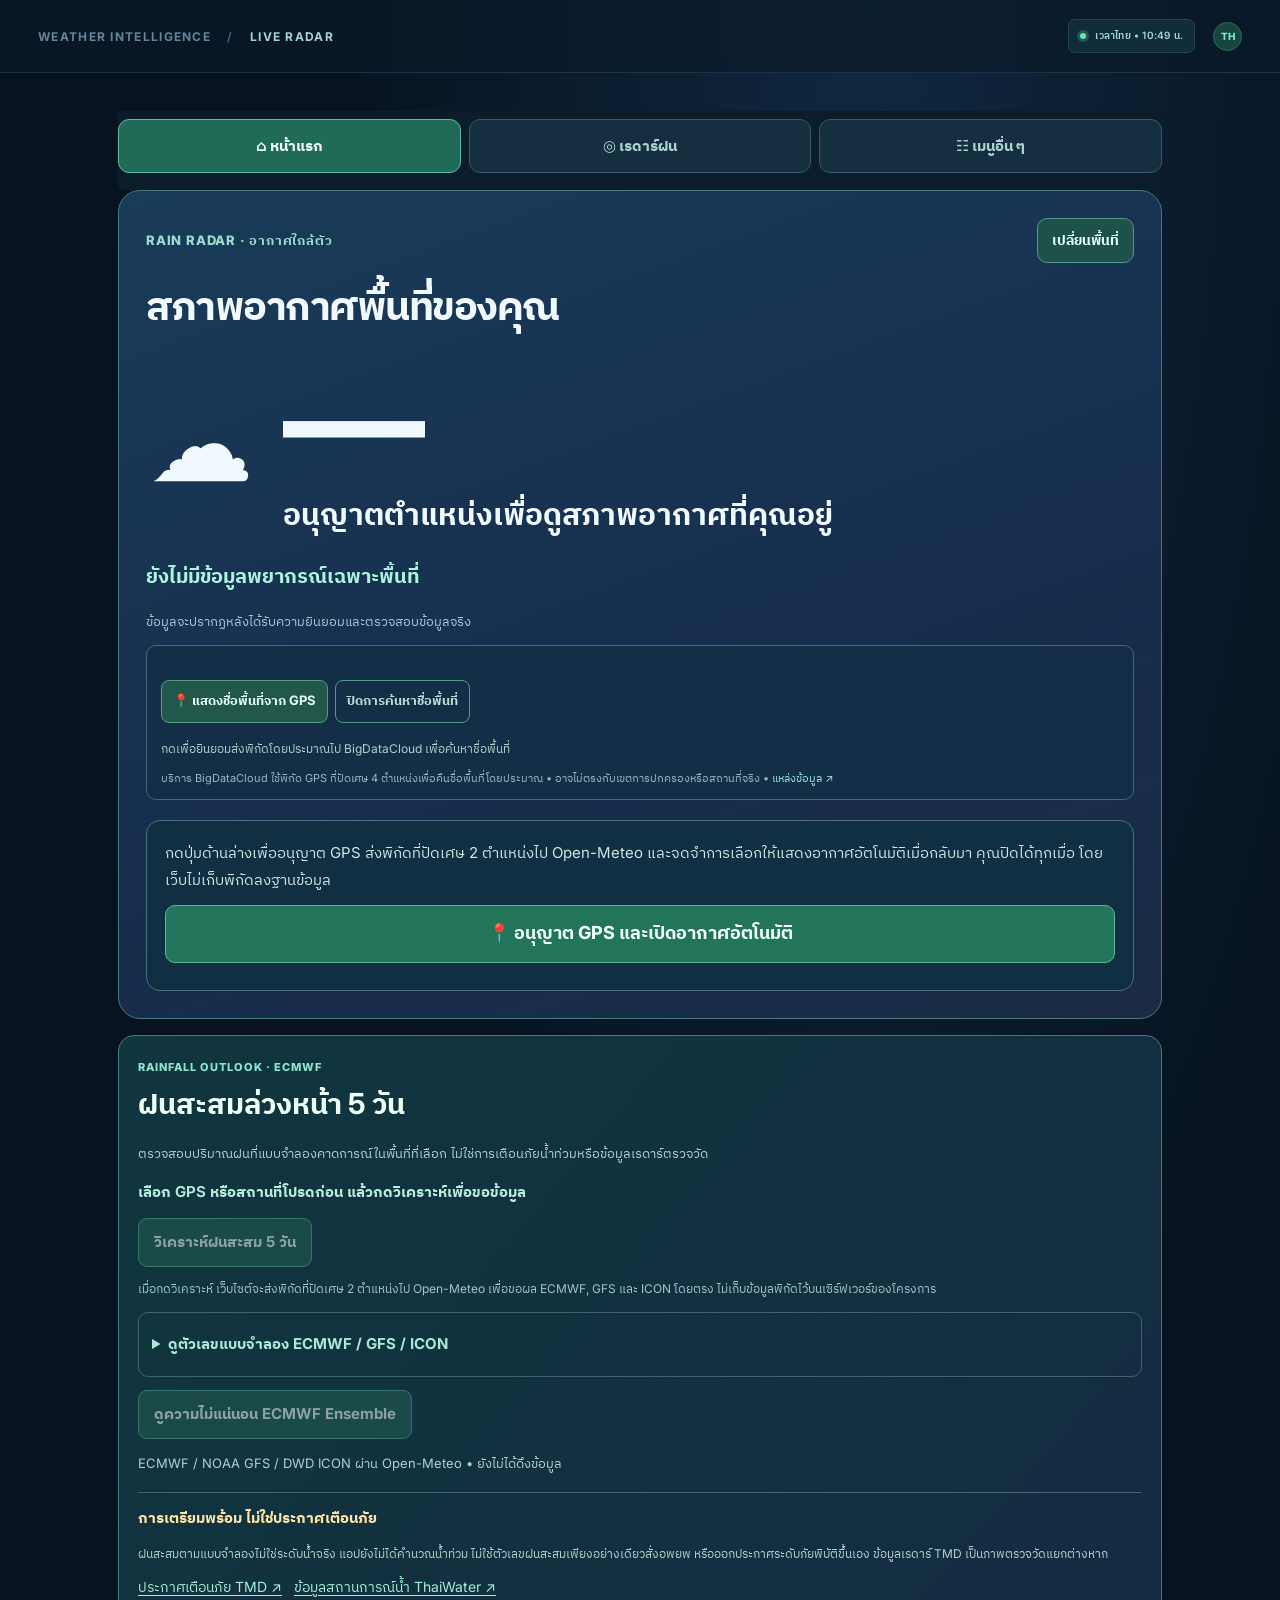
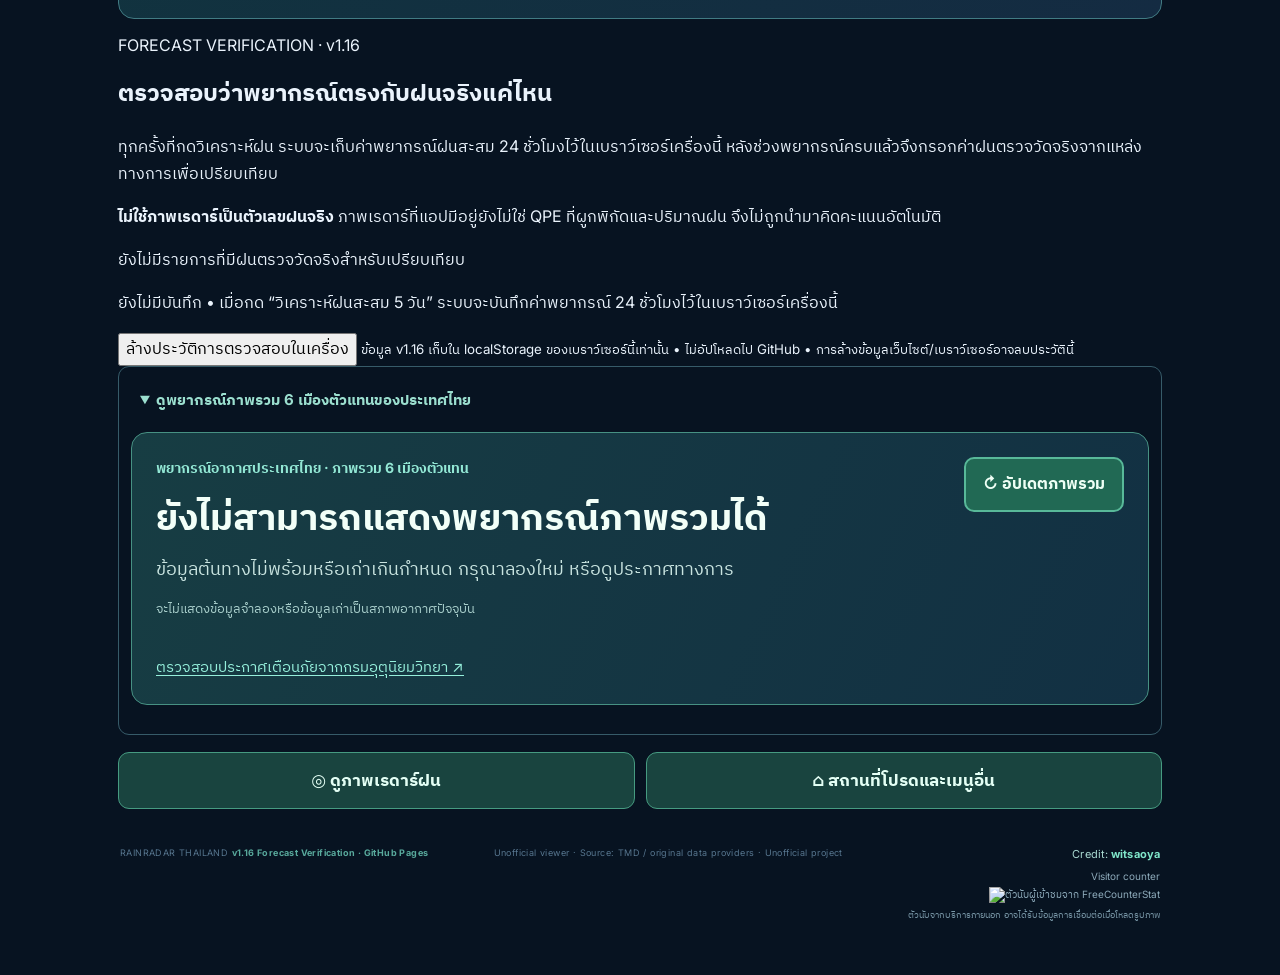
==== commit c05fa9cb: "Add v1.16 Forecast Verification panel" ====
--- a/docs/index.html
+++ b/docs/index.html
@@ -36,6 +36,8 @@
   <script src="./assets/place-name.js" defer></script>
   <script src="./assets/rain-outlook-core.js" defer></script>
   <script src="./assets/rain-outlook.js" defer></script>
+  <script src="./assets/verification-core.js" defer></script>
+  <script src="./assets/verification.js" defer></script>
 </head>
 <body>
 <div class="shell">
@@ -132,6 +134,22 @@
             <div class="outlook-links"><a href="https://www.tmd.go.th/warning-and-events/warning-storm" target="_blank" rel="noopener noreferrer">ประกาศเตือนภัย TMD ↗</a><a href="https://www.thaiwater.net/" target="_blank" rel="noopener noreferrer">ข้อมูลสถานการณ์น้ำ ThaiWater ↗</a></div>
           </aside>
         </section>
+        <section id="forecast-verification" class="forecast-verification" aria-labelledby="verification-heading">
+          <div class="verification-heading">
+            <span>FORECAST VERIFICATION · v1.16</span>
+            <h2 id="verification-heading">ตรวจสอบว่าพยากรณ์ตรงกับฝนจริงแค่ไหน</h2>
+            <p>ทุกครั้งที่กดวิเคราะห์ฝน ระบบจะเก็บค่าพยากรณ์ฝนสะสม 24 ชั่วโมงไว้ในเบราว์เซอร์เครื่องนี้ หลังช่วงพยากรณ์ครบแล้วจึงกรอกค่าฝนตรวจวัดจริงจากแหล่งทางการเพื่อเปรียบเทียบ</p>
+          </div>
+          <div class="verification-note">
+            <strong>ไม่ใช้ภาพเรดาร์เป็นตัวเลขฝนจริง</strong>
+            <span>ภาพเรดาร์ที่แอปมีอยู่ยังไม่ใช่ QPE ที่ผูกพิกัดและปริมาณฝน จึงไม่ถูกนำมาคิดคะแนนอัตโนมัติ</span>
+          </div>
+          <div id="verification-summary" class="verification-summary"></div>
+          <p id="verification-status" class="verification-status" role="status" aria-live="polite"></p>
+          <div id="verification-list" class="verification-list"></div>
+          <button id="verification-clear" class="verification-clear" type="button">ล้างประวัติการตรวจสอบในเครื่อง</button>
+          <small class="verification-privacy">ข้อมูล v1.16 เก็บใน localStorage ของเบราว์เซอร์นี้เท่านั้น • ไม่อัปโหลดไป GitHub • การล้างข้อมูลเว็บไซต์/เบราว์เซอร์อาจลบประวัตินี้</small>
+        </section>
         <details id="home-national" class="home-national"><summary>ดูพยากรณ์ภาพรวม 6 เมืองตัวแทนของประเทศไทย</summary>
       <section class="public-overview" aria-labelledby="public-weather-headline">
         <div class="public-overview-top"><div><span class="public-overview-kicker">พยากรณ์อากาศประเทศไทย · ภาพรวม 6 เมืองตัวแทน</span>
@@ -254,7 +272,7 @@
       <section class="history-bar" aria-label="ภาพเรดาร์ย้อนหลัง"><div class="history-heading"><strong>ภาพย้อนหลังจริง (เวลาบันทึก Snapshot)</strong><span id="history-note">ไม่ใช้ภาพจำลอง</span></div><div id="history-frames" class="history-frames"><span>กำลังตรวจสอบภาพย้อนหลัง…</span></div><div class="history-player"><button id="history-play" type="button" disabled aria-pressed="false">▶ เล่นภาพย้อนหลัง</button><input id="history-slider" aria-label="เลือกภาพย้อนหลัง" type="range" min="0" max="0" value="0" disabled /><span id="history-frame-label" aria-live="polite">ยังไม่มีภาพย้อนหลังที่ยืนยันได้</span></div><p class="history-caution" id="history-direction">ทิศทางและความเร็วของกลุ่มฝนยังไม่ได้คำนวณจากภาพที่ไม่มีพิกัดอ้างอิง</p></section>
       <div class="bottom-note"><span>ⓘ</span><p>เวลา Snapshot คือเวลาที่ระบบดึงภาพ ไม่ใช่เวลาที่เรดาร์ตรวจวัด • ถ้าเว็บต้นทางเปลี่ยนโครงสร้างหรือปิดการเข้าถึงภาพ ให้ใช้ปุ่ม “เปิดเว็บต้นทาง” • แอปนี้ไม่ได้คำนวณการพยากรณ์ฝนล่วงหน้าเอง</p></div>
       </section>
-      <footer class="site-footer"><span>RAINRADAR THAILAND <b>v1.15 Easy Install + Rainfall Criteria (mm) · GitHub Pages</b></span><span>Unofficial viewer · Source: TMD / original data providers · Unofficial project</span><div class="footer-meta">
+      <footer class="site-footer"><span>RAINRADAR THAILAND <b>v1.16 Forecast Verification · GitHub Pages</b></span><span>Unofficial viewer · Source: TMD / original data providers · Unofficial project</span><div class="footer-meta">
           <span class="footer-credit">Credit: <strong>witsaoya</strong></span>
           <div class="footer-counter">
             <span>Visitor counter</span>
--- a/docs/assets/styles.css
+++ b/docs/assets/styles.css
@@ -4,3 +4,14 @@
 .history-bar{margin-top:16px;border:1px solid #254354;background:#102739;border-radius:10px;padding:16px;color:#b5d7df}.history-heading{display:flex;flex-wrap:wrap;gap:10px;justify-content:space-between;align-items:center;font-size:12px}.history-heading span{font-size:10px;color:#7ea0aa}.history-frames{display:flex;flex-wrap:wrap;gap:8px;margin-top:12px;font-size:11px;color:#85a9b7}.history-frames button,.gps-button{padding:9px 13px;background:#164b48;border:1px solid #347b6a;border-radius:7px;color:#c4f8e5;font-size:11px}.history-frames button:hover,.gps-button:hover{background:#20695c}.gps-card p{color:#90b1be;font-size:11px;line-height:1.7;margin:12px 0}.gps-link{font-size:11px;color:#77ead1;display:block;margin-top:12px;overflow-wrap:anywhere}.status-card{min-height:0}.radar-canvas{isolation:isolate}.image-layer img{min-width:0}.intro-actions{max-width:260px}.soft-badge{line-height:1.5} @media(max-width:740px){.history-bar{padding:12px}.history-heading{font-size:11px}}
 
 .forecast-card{background:#102b37}.forecast-card p{font-size:11px;line-height:1.85;color:#98b6c5;margin:13px 0}.forecast-card a{color:#76e9cc;font-size:11px;font-weight:700}.forecast-card a:hover{text-decoration:underline}
+
+/* v1.15 rainfall criteria (24-hour accumulation, TMD-aligned labels) */
+.outlook-rain-criteria{margin:14px 0;padding:14px;border:1px solid #3a665f;border-radius:11px;background:#102f35}
+.outlook-rain-criteria>strong{display:block;color:#dffcf3;font-size:14px;margin-bottom:10px}
+.outlook-rain-criteria-grid{display:grid;grid-template-columns:repeat(5,minmax(0,1fr));gap:8px}
+.outlook-rain-criteria-grid span{display:flex;flex-direction:column;gap:4px;padding:9px;border:1px solid #315464;border-radius:8px;background:#122a3b;color:#b8d2da;font-size:11px;line-height:1.45}
+.outlook-rain-criteria-grid b{color:#e8fff8;font-size:12px}
+.outlook-rain-criterion{margin:12px 0 6px;padding:10px 12px;border-radius:8px;background:#184e50;color:#e6fff3;font-weight:750;font-size:14px;line-height:1.65}
+.outlook-rain-criteria small{display:block;color:#92b8bd;font-size:10px;line-height:1.65}
+@media(max-width:900px){.outlook-rain-criteria-grid{grid-template-columns:repeat(2,minmax(0,1fr))}}
+@media(max-width:520px){.outlook-rain-criteria-grid{grid-template-columns:1fr}.outlook-rain-criterion{font-size:13px}}
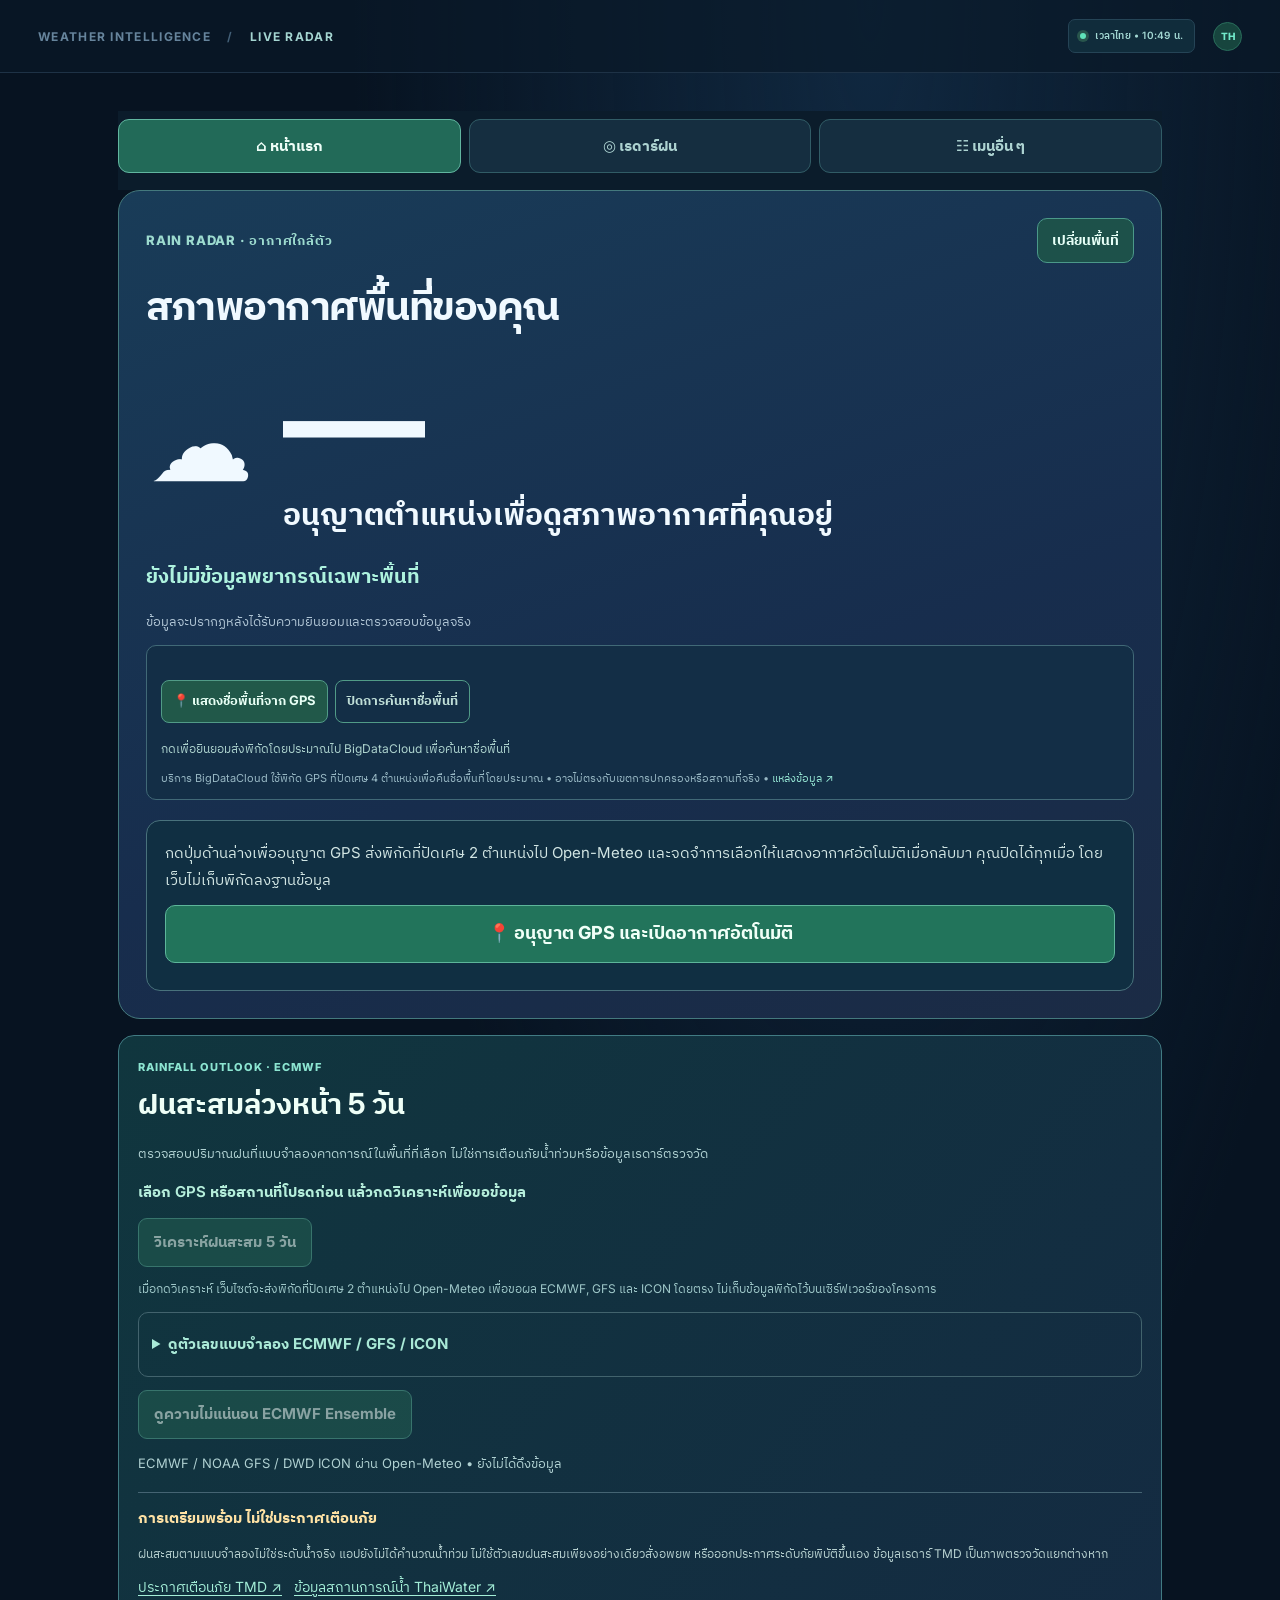
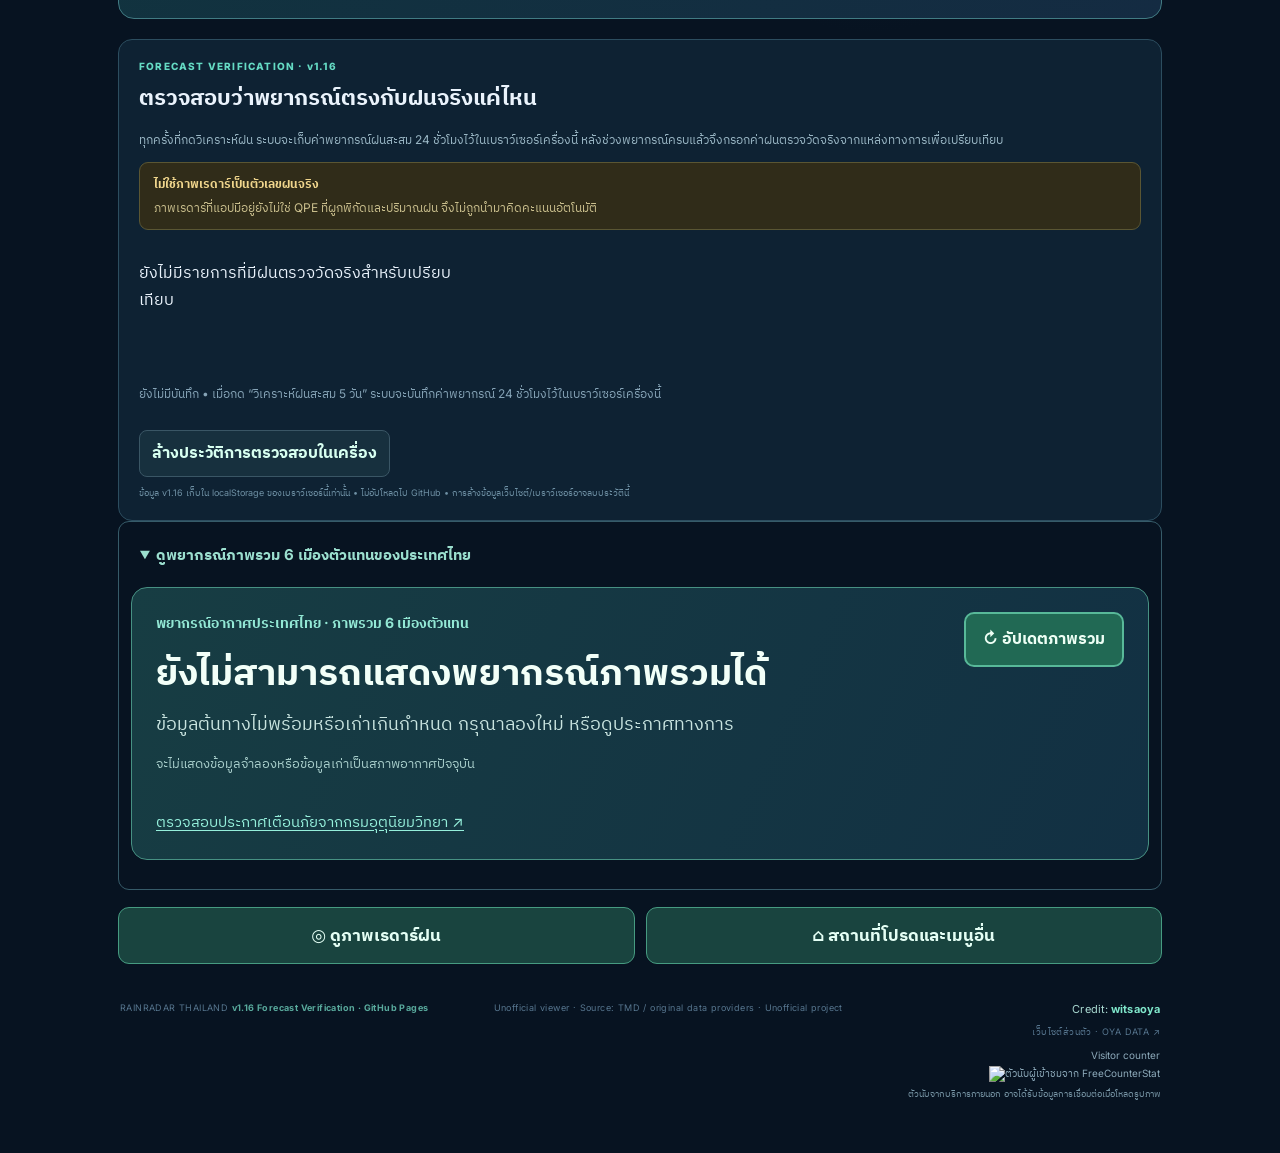
==== commit 25898d7e: "Add OYA DATA personal website link to footer" ====
--- a/docs/index.html
+++ b/docs/index.html
@@ -274,6 +274,7 @@
       </section>
       <footer class="site-footer"><span>RAINRADAR THAILAND <b>v1.16 Forecast Verification · GitHub Pages</b></span><span>Unofficial viewer · Source: TMD / original data providers · Unofficial project</span><div class="footer-meta">
           <span class="footer-credit">Credit: <strong>witsaoya</strong></span>
+          <a class="footer-site-link" href="https://www.oyadata.com/" target="_blank" rel="noopener noreferrer" aria-label="เปิดเว็บไซต์ส่วนตัว OYA DATA">เว็บไซต์ส่วนตัว · OYA DATA ↗</a>
           <div class="footer-counter">
             <span>Visitor counter</span>
             <a href="https://www.freecounterstat.com" title="Hit counters by FreeCounterStat" target="_blank" rel="noopener noreferrer">
--- a/docs/assets/styles.css
+++ b/docs/assets/styles.css
@@ -15,3 +15,23 @@
 .outlook-rain-criteria small{display:block;color:#92b8bd;font-size:10px;line-height:1.65}
 @media(max-width:900px){.outlook-rain-criteria-grid{grid-template-columns:repeat(2,minmax(0,1fr))}}
 @media(max-width:520px){.outlook-rain-criteria-grid{grid-template-columns:1fr}.outlook-rain-criterion{font-size:13px}}
+
+/* v1.16 Forecast Verification */
+.forecast-verification{margin-top:20px;padding:20px;border:1px solid #2c4d5f;border-radius:14px;background:#0e2233}
+.verification-heading>span{display:block;color:#65dbc4;font-size:10px;letter-spacing:1.2px;font-weight:800;margin-bottom:8px}
+.verification-heading h2{margin:0;font-size:22px}.verification-heading p{color:#9ab7c5;line-height:1.75;font-size:12px}
+.verification-note{display:grid;gap:4px;padding:12px 14px;border:1px solid #5a5633;border-radius:9px;background:#302c19;color:#f0d68d;font-size:12px}
+.verification-note span{color:#cabf8d;line-height:1.6}
+.verification-summary{display:grid;grid-template-columns:repeat(3,minmax(0,1fr));gap:10px;margin:14px 0}
+.verification-stat{display:grid;gap:5px;padding:12px;border:1px solid #34596a;border-radius:10px;background:#112d40;font-size:11px;color:#a9c6d2}.verification-stat strong{color:#e7fff8;font-size:12px}
+.verification-status{color:#88d8c8;font-size:11px;min-height:18px}
+.verification-list{display:grid;gap:12px}.verification-empty{color:#86a4b7;font-size:12px}
+.verification-item{padding:14px;border:1px solid #2c4658;border-radius:11px;background:#0b1d2b}
+.verification-item-head{display:flex;justify-content:space-between;gap:10px;flex-wrap:wrap}.verification-item-head strong{font-size:14px;color:#effffb}.verification-item-head span,.verification-period{font-size:10px;color:#7898aa}
+.verification-models{display:flex;flex-wrap:wrap;gap:7px;margin:9px 0}.verification-models span{padding:6px 8px;border:1px solid #315363;border-radius:7px;background:#102a3a;color:#b8d8de;font-size:10px}
+.verification-pending{padding:10px;border-radius:8px;background:#26301c;color:#d8d795;font-size:11px}
+.verification-result{display:grid;gap:8px;margin-top:10px;padding:12px;border-radius:9px;background:#123a35;border:1px solid #31695c}.verification-result>strong{color:#ddfff3}.verification-result>span{color:#9dc6bd;font-size:10px}
+.verification-eval{display:grid;grid-template-columns:1.1fr 1.6fr 1fr;gap:8px;padding-top:7px;border-top:1px solid #2e5b52;font-size:10px;color:#afd1c8}.verification-eval b{color:#e6fff7}
+.verification-form{display:grid;grid-template-columns:160px minmax(180px,1fr) auto;gap:8px;align-items:center;margin-top:10px}.verification-form input[type=number],.verification-form input[type=text]{min-height:42px;padding:8px 10px;border-radius:8px;border:1px solid #36566a;background:#0f2738;color:#eefaff}.verification-confirm{grid-column:1/-1;color:#a6c1cd;font-size:10px;line-height:1.55}.verification-form button,.verification-clear{min-height:42px;padding:9px 12px;border:1px solid #347b6a;border-radius:8px;background:#164b48;color:#d7fff0;font-weight:700}
+.verification-clear{margin-top:14px;background:#17303e;border-color:#3a5665}.verification-privacy{display:block;margin-top:9px;color:#6f91a5;font-size:9px;line-height:1.6}
+@media(max-width:800px){.verification-summary{grid-template-columns:1fr}.verification-form{grid-template-columns:1fr}.verification-form button{width:100%}.verification-eval{grid-template-columns:1fr}.forecast-verification{padding:15px}}
